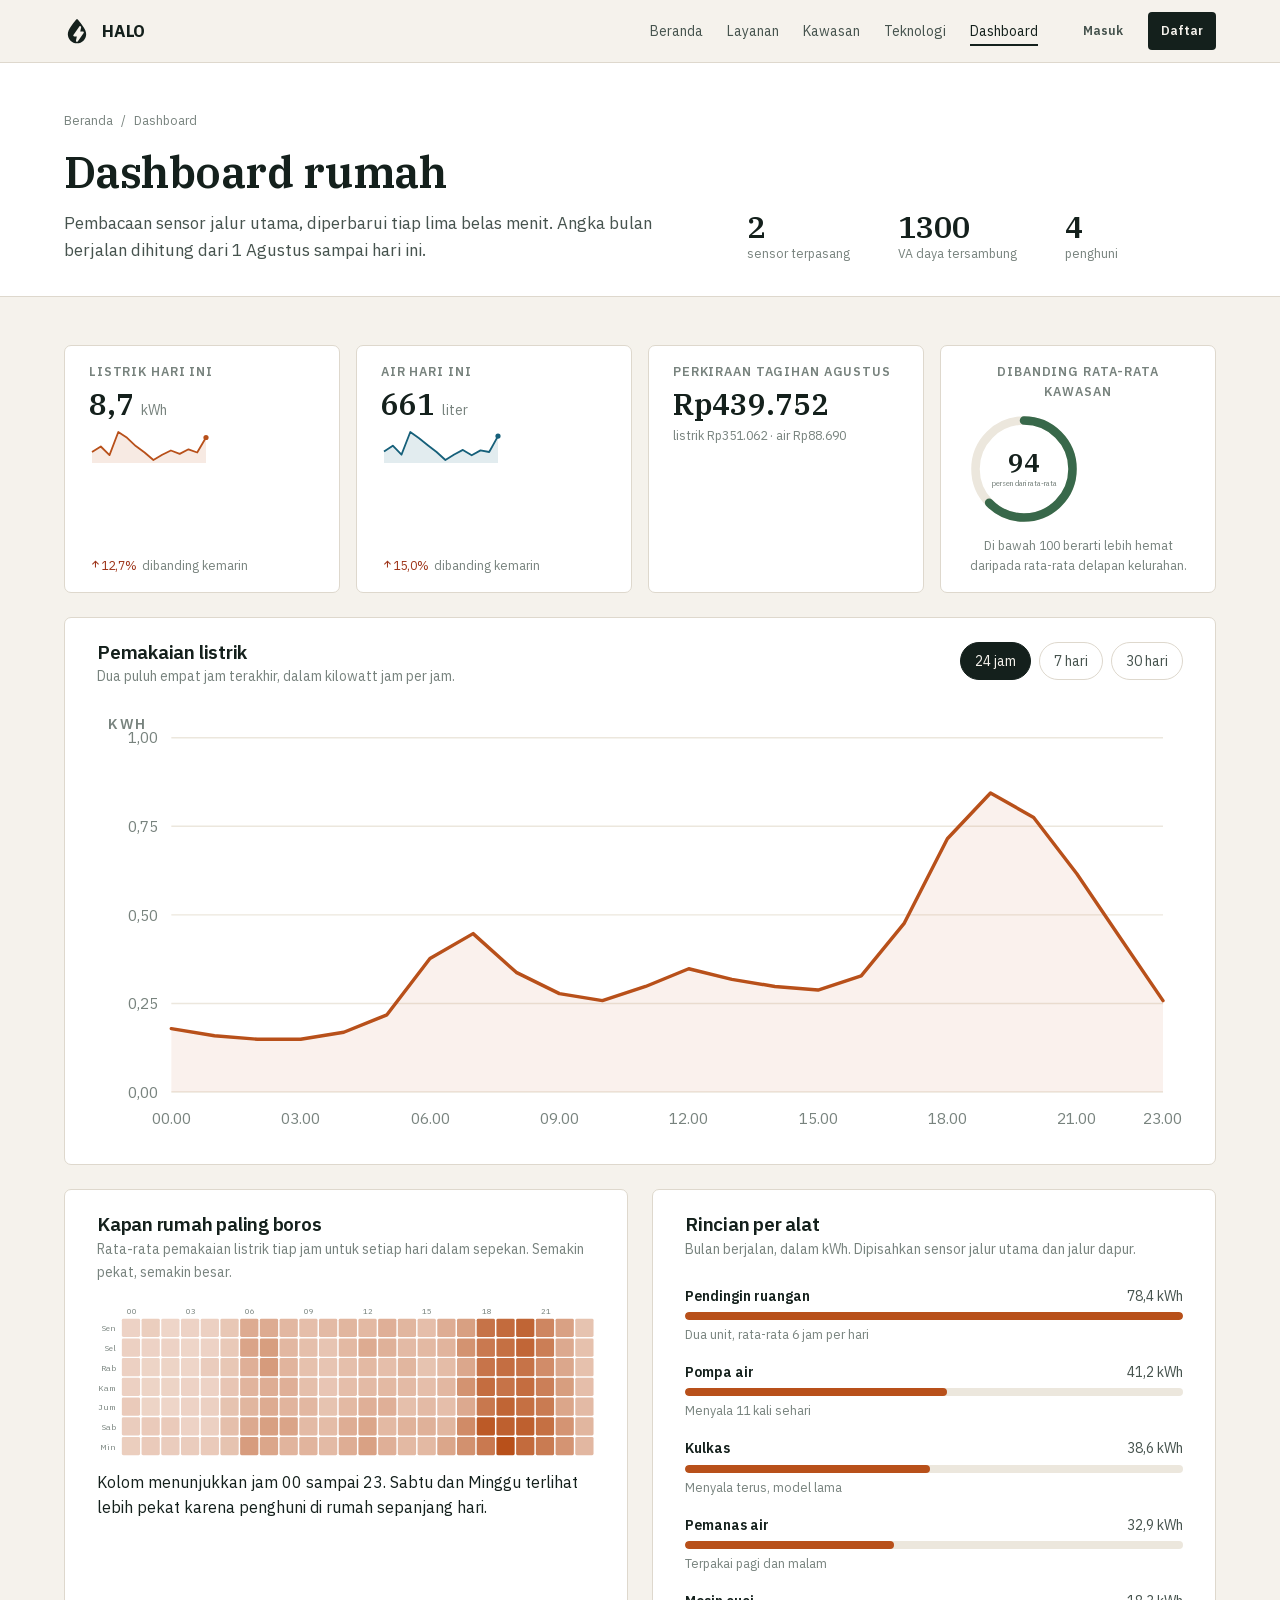
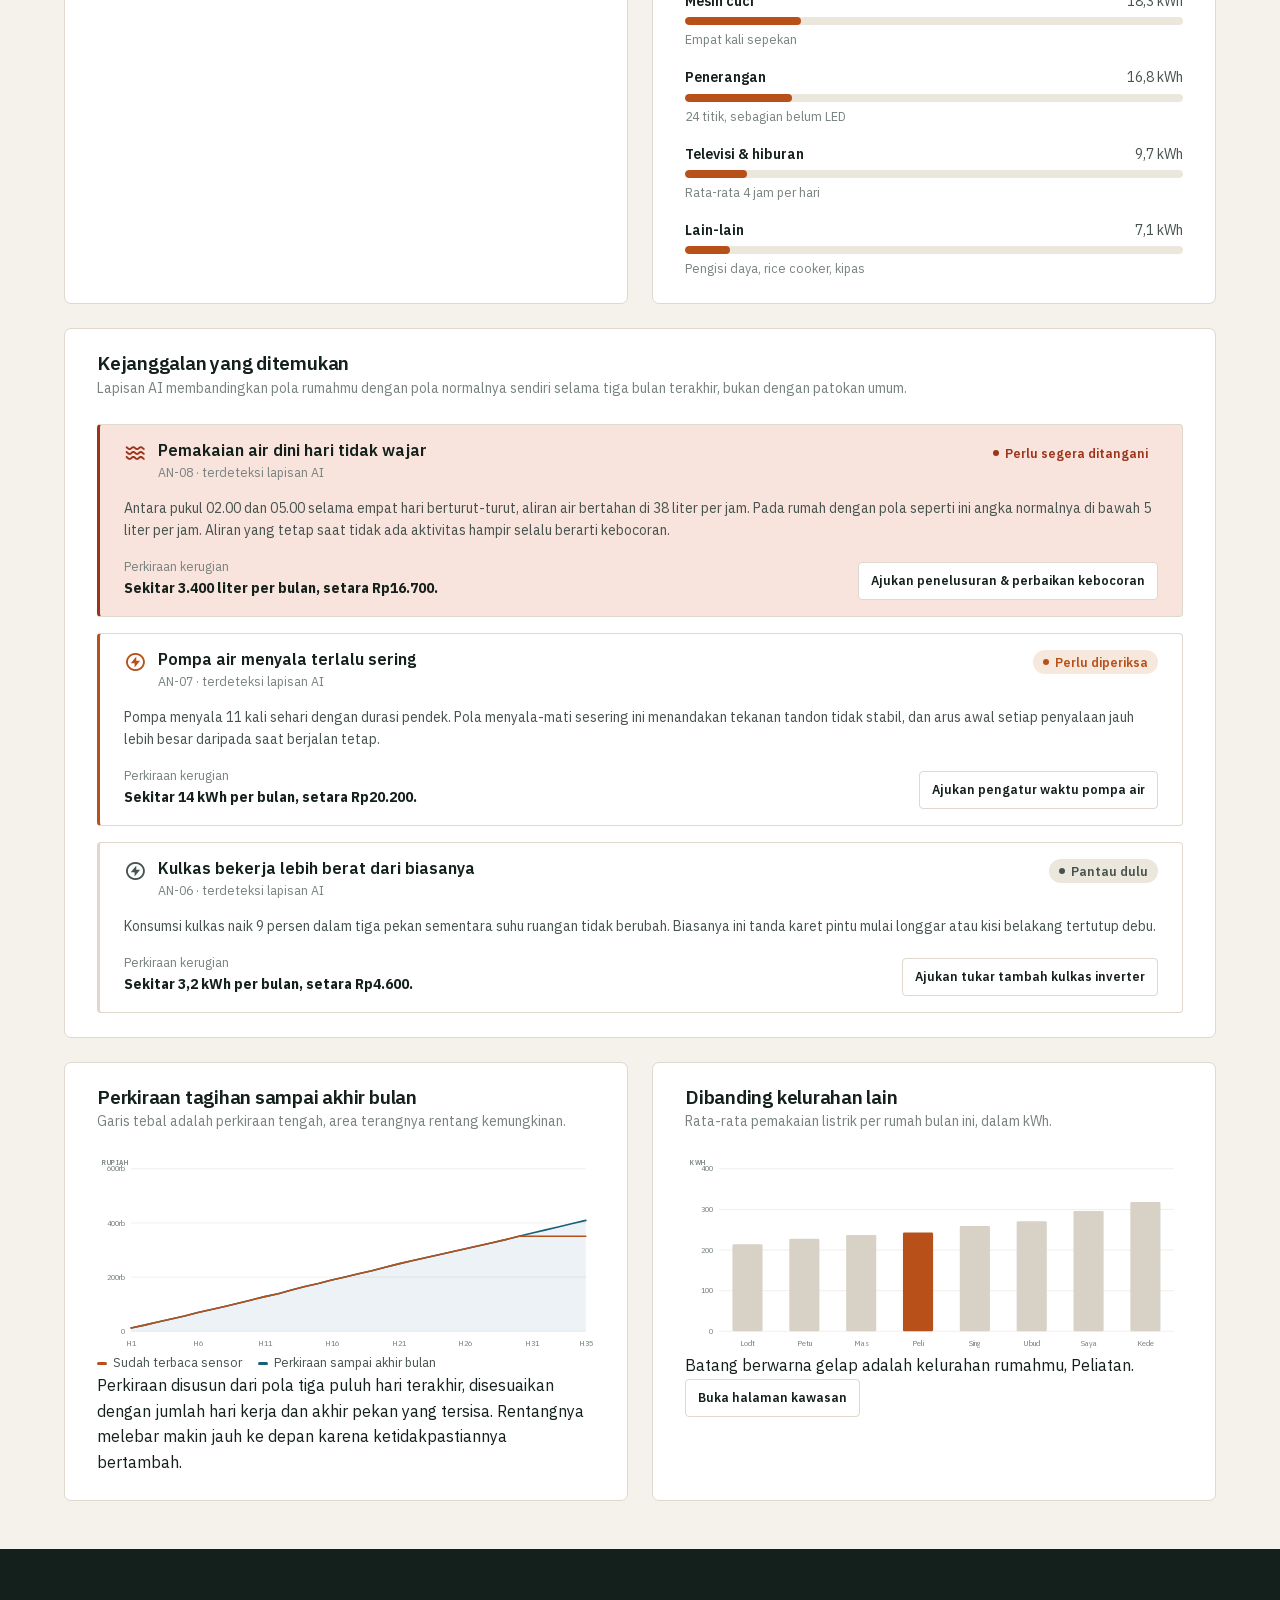
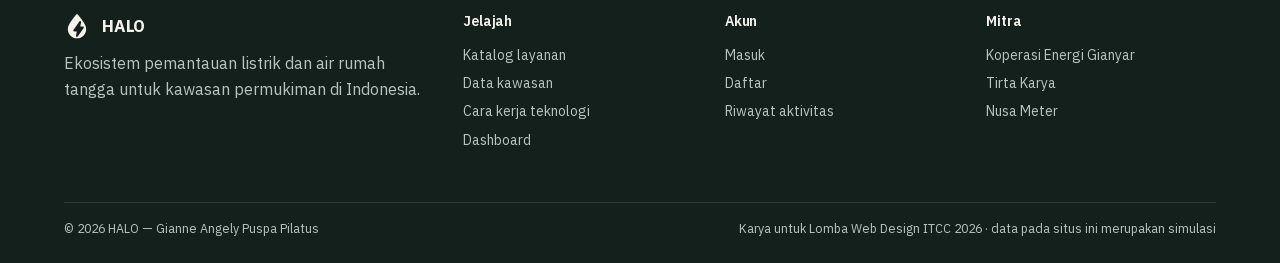
==== WD_MAHASISWA_Gianne Angely Puspa Pilatus_ITCC 2026/Gianne Angely Puspa Pilatus_Website/pages/dashboard.html @ 9132001e "HALO — situs lomba Web Design ITCC 2026 Delapan halaman: beranda, masuk/daftar, katalog layanan, det" ====
<!DOCTYPE html>
<html lang="id" class="tanpa-js">
<head>
<meta charset="UTF-8">
<meta name="viewport" content="width=device-width, initial-scale=1">
<title>Dashboard rumah — HALO</title>
<meta name="description" content="Pemantauan listrik dan air rumah per jam, deteksi kejanggalan, dan perkiraan tagihan akhir bulan.">
<link rel="icon" href="../assets/ill/favicon.svg" type="image/svg+xml">
<link rel="stylesheet" href="../lib/boxicons/css/boxicons.min.css">
<link rel="stylesheet" href="../css/style.css">
<link rel="stylesheet" href="../css/halaman.css">
<link rel="stylesheet" href="../css/dashboard.css">
</head>
<body data-dalam="pages">

<div id="muat" aria-hidden="true">
  <svg viewBox="0 0 32 32" fill="none">
    <path class="garis" stroke="#14201c" stroke-width="1.4" fill="none"
      d="M16 1.6c.5 0 .9.2 1.2.6 2.3 2.8 4.8 5.9 6.7 8.9 1.9 2.9 3.4 6 3.4 8.9 0 6.2-5.1 11.2-11.3 11.2S4.7 26.2 4.7 20c0-2.9 1.5-6 3.4-8.9 1.9-3 4.4-6.1 6.7-8.9.3-.4.7-.6 1.2-.6Z"/>
  </svg>
</div>

<a class="lewati" href="#isi">Lompat ke isi</a>

<header class="bilah">
  <div class="wrap bilah-isi">
    <a class="merek" href="../index.html">
      <svg viewBox="0 0 32 32" fill="none" aria-hidden="true"><path fill="currentColor" fill-rule="evenodd" clip-rule="evenodd" d="M16 1.6c.5 0 .9.2 1.2.6 2.3 2.8 4.8 5.9 6.7 8.9 1.9 2.9 3.4 6 3.4 8.9 0 6.2-5.1 11.2-11.3 11.2S4.7 26.2 4.7 20c0-2.9 1.5-6 3.4-8.9 1.9-3 4.4-6.1 6.7-8.9.3-.4.7-.6 1.2-.6Zm2.9 8.9-7.3 10.4c-.3.4-.3.9 0 1.3.2.4.6.6 1.1.6h3.1l-1.1 5.1c-.1.6.2 1.2.8 1.4.5.2 1.1 0 1.4-.5l7.3-10.4c.3-.4.3-.9 0-1.3-.2-.4-.6-.6-1.1-.6h-3.1l1.1-5.1c.1-.6-.2-1.2-.8-1.4-.5-.2-1.1 0-1.4.5Z"/></svg>
      HALO
    </a>
    <nav class="menu" id="menu" aria-label="Menu utama">
      <a href="../index.html">Beranda</a>
      <a href="layanan.html">Layanan</a>
      <a href="kawasan.html">Kawasan</a>
      <a href="teknologi.html">Teknologi</a>
      <a href="dashboard.html">Dashboard</a>
    </nav>
    <div class="bilah-aksi" id="bilahAksi"></div>
    <button class="bilah-tombol" id="bilahTombol" aria-label="Buka menu" aria-expanded="false" aria-controls="menu"><i class="bx bx-menu"></i></button>
  </div>
</header>

<main id="isi">
  <section class="kepala">
    <div class="wrap kepala-kisi">
      <div>
        <nav class="remah" aria-label="Jejak halaman"><a href="../index.html">Beranda</a> <span>/</span> <span>Dashboard</span></nav>
        <h1 id="judulDash">Dashboard rumah</h1>
        <p class="pengantar" id="subDash">
          Pembacaan sensor jalur utama, diperbarui tiap lima belas menit. Angka bulan berjalan
          dihitung dari 1 Agustus sampai hari ini.
        </p>
      </div>
      <ul class="kepala-angka">
        <li><strong class="tnum">2</strong><span>sensor terpasang</span></li>
        <li><strong class="tnum">1300</strong><span>VA daya tersambung</span></li>
        <li><strong class="tnum">4</strong><span>penghuni</span></li>
      </ul>
    </div>
  </section>

  <section class="bagian-rapat">
    <div class="wrap tumpuk">

      <!-- ---------- Empat angka ringkas ---------- -->
      <div class="panel-kisi">
        <div class="panel">
          <p class="panel-nama">Listrik hari ini</p>
          <p class="panel-angka tnum" id="nListrik">8,7 <small>kWh</small></p>
          <div class="panel-kilau" data-kilau="listrik"></div>
          <p class="panel-kaki"><span id="bandingListrik">—</span> dibanding kemarin</p>
        </div>
        <div class="panel">
          <p class="panel-nama">Air hari ini</p>
          <p class="panel-angka tnum" id="nAir">661 <small>liter</small></p>
          <div class="panel-kilau" data-kilau="air"></div>
          <p class="panel-kaki"><span id="bandingAir">—</span> dibanding kemarin</p>
        </div>
        <div class="panel">
          <p class="panel-nama">Perkiraan tagihan Agustus</p>
          <p class="panel-angka tnum" id="nTagihan">Rp439.700</p>
          <p class="panel-kaki" id="nTagihanKaki">listrik dan air digabung</p>
        </div>
        <div class="panel panel-cincin">
          <p class="panel-nama">Dibanding rata-rata kawasan</p>
          <div id="cincinBanding"></div>
          <p class="panel-kaki">Di bawah 100 berarti lebih hemat daripada rata-rata delapan kelurahan.</p>
        </div>
      </div>

      <!-- ---------- Grafik pemakaian ---------- -->
      <div class="kotak">
        <div class="kotak-kepala">
          <div>
            <h2>Pemakaian listrik</h2>
            <p id="ketRentang">Dua puluh empat jam terakhir, dalam kilowatt jam per jam.</p>
          </div>
          <div class="saring-grup" id="rentangGrafik" role="group" aria-label="Pilih rentang waktu">
            <button class="cip" data-rentang="24" aria-pressed="true">24 jam</button>
            <button class="cip" data-rentang="7" aria-pressed="false">7 hari</button>
            <button class="cip" data-rentang="30" aria-pressed="false">30 hari</button>
          </div>
        </div>
        <div class="gr-wadah"><div id="grafikPakai"></div></div>
      </div>

      <div class="dua-kolom">
        <!-- ---------- Peta panas ---------- -->
        <div class="kotak">
          <div class="kotak-kepala">
            <div>
              <h2>Kapan rumah paling boros</h2>
              <p>Rata-rata pemakaian listrik tiap jam untuk setiap hari dalam sepekan. Semakin pekat, semakin besar.</p>
            </div>
          </div>
          <div class="gr-wadah"><div id="petaPanas"></div></div>
          <p class="gr-keterangan">Kolom menunjukkan jam 00 sampai 23. Sabtu dan Minggu terlihat lebih pekat karena penghuni di rumah sepanjang hari.</p>
        </div>

        <!-- ---------- Rincian per alat ---------- -->
        <div class="kotak">
          <div class="kotak-kepala">
            <div>
              <h2>Rincian per alat</h2>
              <p>Bulan berjalan, dalam kWh. Dipisahkan sensor jalur utama dan jalur dapur.</p>
            </div>
          </div>
          <div id="rincianAlat"></div>
        </div>
      </div>

      <!-- ---------- Kejanggalan ---------- -->
      <div class="kotak">
        <div class="kotak-kepala">
          <div>
            <h2>Kejanggalan yang ditemukan</h2>
            <p>Lapisan AI membandingkan pola rumahmu dengan pola normalnya sendiri selama tiga bulan terakhir, bukan dengan patokan umum.</p>
          </div>
        </div>
        <div class="an-daftar">
          <article class="an an-tinggi">
            <div class="an-atas">
              <span class="an-ikon"><i class="bx bx-water"></i></span>
              <div><h3>Pemakaian air dini hari tidak wajar</h3><span class="an-kode">AN-08 · terdeteksi lapisan AI</span></div>
              <span class="pil pil-waspada">Perlu segera ditangani</span>
            </div>
            <p class="an-alasan">Antara pukul 02.00 dan 05.00 selama empat hari berturut-turut, aliran air bertahan di 38 liter per jam. Pada rumah dengan pola seperti ini angka normalnya di bawah 5 liter per jam. Aliran yang tetap saat tidak ada aktivitas hampir selalu berarti kebocoran.</p>
            <div class="an-bawah">
              <p class="an-dampak"><span>Perkiraan kerugian</span><strong>Sekitar 3.400 liter per bulan, setara Rp16.700.</strong></p>
              <a class="btn btn-garis btn-kecil" href="detail-layanan.html?id=kebocoran">Ajukan penelusuran & perbaikan kebocoran</a>
            </div>
          </article>
          <article class="an an-sedang">
            <div class="an-atas">
              <span class="an-ikon"><i class="bx bx-bolt-circle"></i></span>
              <div><h3>Pompa air menyala terlalu sering</h3><span class="an-kode">AN-07 · terdeteksi lapisan AI</span></div>
              <span class="pil pil-listrik">Perlu diperiksa</span>
            </div>
            <p class="an-alasan">Pompa menyala 11 kali sehari dengan durasi pendek. Pola menyala-mati sesering ini menandakan tekanan tandon tidak stabil, dan arus awal setiap penyalaan jauh lebih besar daripada saat berjalan tetap.</p>
            <div class="an-bawah">
              <p class="an-dampak"><span>Perkiraan kerugian</span><strong>Sekitar 14 kWh per bulan, setara Rp20.200.</strong></p>
              <a class="btn btn-garis btn-kecil" href="detail-layanan.html?id=timer-pompa">Ajukan pengatur waktu pompa air</a>
            </div>
          </article>
          <article class="an an-rendah">
            <div class="an-atas">
              <span class="an-ikon"><i class="bx bx-bolt-circle"></i></span>
              <div><h3>Kulkas bekerja lebih berat dari biasanya</h3><span class="an-kode">AN-06 · terdeteksi lapisan AI</span></div>
              <span class="pil pil-netral">Pantau dulu</span>
            </div>
            <p class="an-alasan">Konsumsi kulkas naik 9 persen dalam tiga pekan sementara suhu ruangan tidak berubah. Biasanya ini tanda karet pintu mulai longgar atau kisi belakang tertutup debu.</p>
            <div class="an-bawah">
              <p class="an-dampak"><span>Perkiraan kerugian</span><strong>Sekitar 3,2 kWh per bulan, setara Rp4.600.</strong></p>
              <a class="btn btn-garis btn-kecil" href="detail-layanan.html?id=kulkas-inverter">Ajukan tukar tambah kulkas inverter</a>
            </div>
          </article>
        </div>
      </div>

      <div class="dua-kolom">
        <!-- ---------- Prediksi tagihan ---------- -->
        <div class="kotak">
          <div class="kotak-kepala">
            <div>
              <h2>Perkiraan tagihan sampai akhir bulan</h2>
              <p>Garis tebal adalah perkiraan tengah, area terangnya rentang kemungkinan.</p>
            </div>
          </div>
          <div class="gr-wadah"><div id="grafikPrediksi"></div></div>
          <div class="gr-legenda">
            <span><i style="background:var(--listrik)"></i>Sudah terbaca sensor</span>
            <span><i style="background:var(--air)"></i>Perkiraan sampai akhir bulan</span>
          </div>
          <p class="gr-keterangan">
            Perkiraan disusun dari pola tiga puluh hari terakhir, disesuaikan dengan jumlah hari kerja
            dan akhir pekan yang tersisa. Rentangnya melebar makin jauh ke depan karena ketidakpastiannya bertambah.
          </p>
        </div>

        <!-- ---------- Banding kawasan ---------- -->
        <div class="kotak">
          <div class="kotak-kepala">
            <div>
              <h2>Dibanding kelurahan lain</h2>
              <p>Rata-rata pemakaian listrik per rumah bulan ini, dalam kWh.</p>
            </div>
          </div>
          <div class="gr-wadah"><div id="grafikKawasan"></div></div>
          <p class="gr-keterangan">Batang berwarna gelap adalah kelurahan rumahmu, Peliatan.</p>
          <a class="btn btn-garis btn-kecil" href="kawasan.html">Buka halaman kawasan</a>
        </div>
      </div>

    </div>
  </section>

</main>

<footer class="kaki">
  <div class="wrap">
    <div class="kaki-kisi">
      <div>
        <div class="merek">
          <svg viewBox="0 0 32 32" fill="none" aria-hidden="true"><path fill="currentColor" fill-rule="evenodd" clip-rule="evenodd" d="M16 1.6c.5 0 .9.2 1.2.6 2.3 2.8 4.8 5.9 6.7 8.9 1.9 2.9 3.4 6 3.4 8.9 0 6.2-5.1 11.2-11.3 11.2S4.7 26.2 4.7 20c0-2.9 1.5-6 3.4-8.9 1.9-3 4.4-6.1 6.7-8.9.3-.4.7-.6 1.2-.6Zm2.9 8.9-7.3 10.4c-.3.4-.3.9 0 1.3.2.4.6.6 1.1.6h3.1l-1.1 5.1c-.1.6.2 1.2.8 1.4.5.2 1.1 0 1.4-.5l7.3-10.4c.3-.4.3-.9 0-1.3-.2-.4-.6-.6-1.1-.6h-3.1l1.1-5.1c.1-.6-.2-1.2-.8-1.4-.5-.2-1.1 0-1.4.5Z"/></svg>
          HALO
        </div>
        <p>Ekosistem pemantauan listrik dan air rumah tangga untuk kawasan permukiman di Indonesia.</p>
      </div>
      <div>
        <h4>Jelajah</h4>
        <a href="layanan.html">Katalog layanan</a>
        <a href="kawasan.html">Data kawasan</a>
        <a href="teknologi.html">Cara kerja teknologi</a>
        <a href="dashboard.html">Dashboard</a>
      </div>
      <div>
        <h4>Akun</h4>
        <a href="masuk.html">Masuk</a>
        <a href="masuk.html?tab=daftar">Daftar</a>
        <a href="riwayat.html">Riwayat aktivitas</a>
      </div>
      <div>
        <h4>Mitra</h4>
        <a href="layanan.html">Koperasi Energi Gianyar</a>
        <a href="layanan.html">Tirta Karya</a>
        <a href="layanan.html">Nusa Meter</a>
      </div>
    </div>
    <div class="kaki-bawah">
      <span>&copy; <span data-tahun>2026</span> HALO — Gianne Angely Puspa Pilatus</span>
      <span>Karya untuk Lomba Web Design ITCC 2026 · data pada situs ini merupakan simulasi</span>
    </div>
  </div>
</footer>

<script src="../js/data.js"></script>
<script src="../js/app.js"></script>
<script src="../js/grafik.js"></script>
<script src="../js/dashboard.js"></script>
</body>
</html>
---- WD_MAHASISWA_Gianne Angely Puspa Pilatus_ITCC 2026/Gianne Angely Puspa Pilatus_Website/css/style.css ----
/* ============================================================
   HALO — Sistem desain inti
   Dipakai di semua halaman. Berkas CSS lain hanya menambah
   gaya khusus halamannya masing-masing.
   ============================================================ */

/* ---------- Huruf (disimpan lokal, tanpa CDN) ---------- */
@font-face {
  font-family: 'Plex Sans';
  src: url('../assets/fonts/IBMPlexSans-var.woff2') format('woff2');
  font-weight: 100 700;
  font-display: swap;
}
@font-face {
  font-family: 'Plex Serif';
  src: url('../assets/fonts/IBMPlexSerif-600.woff2') format('woff2');
  font-weight: 600;
  font-display: swap;
}

/* ---------- Nilai dasar ---------- */
:root {
  /* Warna. Semuanya datar — tidak ada gradasi di mana pun. */
  --ink:       #14201c;
  --ink-2:     #46534e;
  --ink-3:     #78837e;
  --paper:     #f5f2ec;
  --surface:   #ffffff;
  --line:      #ded8cd;
  --line-2:    #ece7dd;

  --listrik:   #b8501a;   /* oranye bakar — untuk listrik */
  --listrik-lo:#f7e8dd;
  --air:       #16607a;   /* biru laut dalam — untuk air */
  --air-lo:    #dcebef;
  --hemat:     #38684a;   /* hijau lumut — untuk penghematan */
  --hemat-lo:  #e2ebe3;
  --waspada:   #9d3419;   /* merah bata — untuk peringatan */
  --waspada-lo:#f8e3dd;

  /* Ukuran huruf, ikut lebar layar */
  --fs-display: clamp(2.35rem, 1.4rem + 3.4vw, 3.9rem);
  --fs-h1:      clamp(1.85rem, 1.3rem + 2.1vw, 2.75rem);
  --fs-h2:      clamp(1.4rem, 1.15rem + 1.1vw, 1.95rem);
  --fs-h3:      1.18rem;
  --fs-body:    1rem;
  --fs-sm:      0.875rem;
  --fs-xs:      0.78rem;

  /* Jarak, kelipatan 4 */
  --s1: 4px;  --s2: 8px;  --s3: 12px; --s4: 16px;
  --s5: 24px; --s6: 32px; --s7: 48px; --s8: 64px;
  --s9: 96px; --s10: 128px;

  /* Sudut sengaja kecil dan tidak seragam */
  --r-xs: 2px;
  --r-sm: 4px;
  --r-md: 7px;
  --r-lg: 12px;

  --wrap: 1200px;
  --wrap-narrow: 820px;

  --shadow-1: 0 1px 2px rgba(20,32,28,.06);
  --shadow-2: 0 2px 10px rgba(20,32,28,.07);
  --shadow-3: 0 8px 28px rgba(20,32,28,.10);

  --ease: cubic-bezier(.22,.61,.36,1);
}

/* ---------- Penyetelan ulang ---------- */
*, *::before, *::after { box-sizing: border-box; }
* { margin: 0; }
html { -webkit-text-size-adjust: 100%; scroll-behavior: smooth; }
body {
  font-family: 'Plex Sans', -apple-system, BlinkMacSystemFont, 'Segoe UI', Roboto, sans-serif;
  font-size: var(--fs-body);
  line-height: 1.6;
  color: var(--ink);
  background: var(--paper);
  -webkit-font-smoothing: antialiased;
}
img, svg, video { display: block; max-width: 100%; }
img { height: auto; }
button, input, select, textarea { font: inherit; color: inherit; }
button { cursor: pointer; background: none; border: none; }
a { color: inherit; text-decoration: none; }
ul, ol { list-style: none; padding: 0; }
table { border-collapse: collapse; width: 100%; }

h1, h2, h3, h4 { font-family: 'Plex Serif', Georgia, serif; font-weight: 600; line-height: 1.15; letter-spacing: -.012em; }
h1 { font-size: var(--fs-h1); }
h2 { font-size: var(--fs-h2); }
h3 { font-size: var(--fs-h3); font-family: 'Plex Sans', sans-serif; font-weight: 600; letter-spacing: 0; }

/* Angka sejajar rata — penting untuk tabel dan grafik */
.tnum, table td, table th, .angka { font-variant-numeric: tabular-nums; }

:focus-visible { outline: 2px solid var(--air); outline-offset: 2px; border-radius: var(--r-xs); }

.lewati {
  position: absolute; left: -9999px; top: 0; z-index: 200;
  background: var(--ink); color: var(--paper); padding: var(--s3) var(--s4);
}
.lewati:focus { left: var(--s4); top: var(--s4); }

/* ---------- Tata letak ---------- */
.wrap { width: 100%; max-width: var(--wrap); margin-inline: auto; padding-inline: var(--s5); }
.wrap-sempit { max-width: var(--wrap-narrow); }
.bagian { padding-block: var(--s9); }
.bagian-rapat { padding-block: var(--s7); }
.putih { background: var(--surface); }
.gelap { background: var(--ink); color: var(--paper); }
.gelap h1, .gelap h2, .gelap h3 { color: var(--paper); }

.judul-kecil {
  font-size: var(--fs-xs); font-weight: 600; letter-spacing: .12em;
  text-transform: uppercase; color: var(--ink-3);
  display: flex; align-items: center; gap: var(--s3); margin-bottom: var(--s4);
}
.judul-kecil::after { content: ''; height: 1px; flex: 1; background: var(--line); }
.gelap .judul-kecil { color: #9aa8a2; }
.gelap .judul-kecil::after { background: #2c3b36; }

.pengantar { font-size: 1.06rem; color: var(--ink-2); max-width: 62ch; }

/* ---------- Tombol ---------- */
.btn {
  display: inline-flex; align-items: center; justify-content: center; gap: var(--s2);
  padding: var(--s3) var(--s5); border-radius: var(--r-sm);
  font-weight: 600; font-size: var(--fs-sm);
  border: 1px solid transparent; white-space: nowrap;
  transition: transform .14s var(--ease), background-color .14s var(--ease), border-color .14s var(--ease), color .14s var(--ease);
}
.btn:hover { transform: translateY(-1px); }
.btn:active { transform: translateY(0); }
.btn-utama { background: var(--ink); color: var(--paper); }
.btn-utama:hover { background: #22322d; }
.btn-garis { border-color: var(--line); background: var(--surface); color: var(--ink); }
.btn-garis:hover { border-color: var(--ink); }
.btn-air { background: var(--air); color: #fff; }
.btn-air:hover { background: #124f66; }
.btn-polos { padding-inline: var(--s2); color: var(--ink-2); }
.btn-polos:hover { color: var(--ink); }
.btn-kecil { padding: var(--s2) var(--s3); font-size: var(--fs-xs); }
.btn[disabled] { opacity: .45; pointer-events: none; }

/* ---------- Label status ---------- */
.pil {
  display: inline-flex; align-items: center; gap: 6px;
  padding: 3px 10px; border-radius: 999px;
  font-size: var(--fs-xs); font-weight: 600; line-height: 1.5;
}
.pil-listrik { background: var(--listrik-lo); color: var(--listrik); }
.pil-air     { background: var(--air-lo);     color: var(--air); }
.pil-hemat   { background: var(--hemat-lo);   color: var(--hemat); }
.pil-waspada { background: var(--waspada-lo); color: var(--waspada); }
.pil-netral  { background: var(--line-2);     color: var(--ink-2); }
.pil::before { content: ''; width: 6px; height: 6px; border-radius: 50%; background: currentColor; }

/* ---------- Kartu ---------- */
.kartu {
  background: var(--surface); border: 1px solid var(--line);
  border-radius: var(--r-md); padding: var(--s5);
}
.kartu-klik { transition: transform .16s var(--ease), box-shadow .16s var(--ease), border-color .16s var(--ease); }
.kartu-klik:hover { transform: translateY(-3px); box-shadow: var(--shadow-3); border-color: #cfc7b9; }

/* ---------- Bilah navigasi ---------- */
.bilah {
  position: sticky; top: 0; z-index: 60;
  background: rgba(245,242,236,.92);
  border-bottom: 1px solid var(--line);
}
@supports (backdrop-filter: blur(6px)) { .bilah { backdrop-filter: saturate(1.4) blur(6px); } }
.bilah-isi { display: flex; align-items: center; gap: var(--s6); height: 62px; }
.merek { display: flex; align-items: center; gap: var(--s3); font-weight: 700; font-size: 1.05rem; letter-spacing: -.01em; }
.merek svg { width: 26px; height: 26px; }
.menu { display: flex; gap: var(--s5); margin-left: auto; }
.menu a { font-size: var(--fs-sm); color: var(--ink-2); position: relative; padding-block: 4px; }
.menu a::after {
  content: ''; position: absolute; left: 0; right: 0; bottom: 0; height: 2px;
  background: var(--ink); transform: scaleX(0); transform-origin: left;
  transition: transform .2s var(--ease);
}
.menu a:hover, .menu a[aria-current="page"] { color: var(--ink); }
.menu a:hover::after, .menu a[aria-current="page"]::after { transform: scaleX(1); }
.bilah-aksi { display: flex; align-items: center; gap: var(--s3); }
.bilah-tombol { display: none; font-size: 1.5rem; line-height: 1; color: var(--ink); }
.akun { display: flex; align-items: center; gap: var(--s2); font-size: var(--fs-sm); }
.akun-inisial {
  width: 30px; height: 30px; border-radius: 50%; background: var(--ink); color: var(--paper);
  display: grid; place-items: center; font-size: var(--fs-xs); font-weight: 700;
}

/* ---------- Kaki halaman ---------- */
.kaki { background: var(--ink); color: #b9c4bf; padding-block: var(--s8) var(--s5); }
.kaki-kisi { display: grid; grid-template-columns: 1.6fr 1fr 1fr 1fr; gap: var(--s6); }
.kaki h4 { color: var(--paper); font-size: var(--fs-sm); font-family: 'Plex Sans', sans-serif; margin-bottom: var(--s3); }
.kaki a { display: block; font-size: var(--fs-sm); padding-block: 3px; color: #b9c4bf; transition: color .15s var(--ease); }
.kaki a:hover { color: #fff; }
.kaki .merek { color: var(--paper); margin-bottom: var(--s3); }
.kaki-bawah {
  margin-top: var(--s7); padding-top: var(--s4); border-top: 1px solid #2a3934;
  font-size: var(--fs-xs); display: flex; justify-content: space-between; gap: var(--s4); flex-wrap: wrap;
}

/* ---------- Formulir ---------- */
.kolom { margin-bottom: var(--s4); }
.kolom > label { display: block; font-size: var(--fs-sm); font-weight: 600; margin-bottom: 6px; }
.kolom .bantu { font-weight: 400; color: var(--ink-3); }
.masukan {
  width: 100%; padding: 11px var(--s3);
  border: 1px solid var(--line); border-radius: var(--r-sm);
  background: var(--surface); transition: border-color .15s var(--ease), box-shadow .15s var(--ease);
}
.masukan::placeholder { color: #a8b0ac; }
.masukan:focus { outline: none; border-color: var(--air); box-shadow: 0 0 0 3px var(--air-lo); }
.kolom.salah .masukan { border-color: var(--waspada); }
.pesan-salah { display: none; font-size: var(--fs-xs); color: var(--waspada); margin-top: 5px; }
.kolom.salah .pesan-salah { display: block; }
.kolom.benar .masukan { border-color: var(--hemat); }

/* ---------- Keadaan kosong ---------- */
.kosong { text-align: center; padding: var(--s8) var(--s5); color: var(--ink-2); }
.kosong svg { width: 116px; height: auto; margin: 0 auto var(--s4); }
.kosong h3 { margin-bottom: var(--s2); color: var(--ink); }

/* ---------- Pemberitahuan singkat ---------- */
.toast-rak { position: fixed; left: 50%; bottom: var(--s5); transform: translateX(-50%); z-index: 200; display: grid; gap: var(--s2); }
.toast {
  background: var(--ink); color: var(--paper); padding: var(--s3) var(--s5);
  border-radius: var(--r-sm); font-size: var(--fs-sm); box-shadow: var(--shadow-3);
  display: flex; align-items: center; gap: var(--s2);
}

/* ---------- Layar muat ---------- */
#muat {
  position: fixed; inset: 0; z-index: 300; background: var(--paper);
  display: grid; place-items: center;
  transition: opacity .45s var(--ease), visibility .45s var(--ease);
}
#muat.pergi { opacity: 0; visibility: hidden; }
#muat svg { width: 62px; height: 62px; }
#muat .garis { stroke-dasharray: 240; stroke-dashoffset: 240; animation: gambar 1s var(--ease) forwards; }
@keyframes gambar { to { stroke-dashoffset: 0; } }

/* ---------- Muncul saat digulir ---------- */
[data-muncul] { opacity: 0; }
.tanpa-js [data-muncul], .diam [data-muncul] { opacity: 1 !important; transform: none !important; clip-path: none !important; }

/* ---------- Responsif ---------- */
@media (max-width: 900px) {
  .kaki-kisi { grid-template-columns: 1fr 1fr; gap: var(--s5); }
}
@media (max-width: 760px) {
  .bilah-tombol { display: block; }
  .menu {
    position: fixed; inset: 62px 0 auto 0; background: var(--surface);
    border-bottom: 1px solid var(--line); flex-direction: column; gap: 0;
    padding: var(--s3) var(--s5) var(--s5); display: none; box-shadow: var(--shadow-2);
  }
  .menu.buka { display: flex; }
  .menu a { padding-block: var(--s3); border-bottom: 1px solid var(--line-2); }
  .menu a::after { display: none; }
  .bilah-aksi { margin-left: auto; }
  .bagian { padding-block: var(--s7); }
  .wrap { padding-inline: var(--s4); }
}
@media (max-width: 520px) {
  .kaki-kisi { grid-template-columns: 1fr; }
  .btn { padding: var(--s3) var(--s4); }
}

/* ---------- Hormati pengguna yang mematikan animasi ---------- */
@media (prefers-reduced-motion: reduce) {
  html { scroll-behavior: auto; }
  *, *::before, *::after {
    animation-duration: .01ms !important; animation-iteration-count: 1 !important;
    transition-duration: .01ms !important;
  }
  [data-muncul] { opacity: 1 !important; transform: none !important; }
}

/* ---------- Cetak ---------- */
@media print {
  .bilah, .kaki, .toast-rak, #muat, .btn { display: none !important; }
  body { background: #fff; }
  .kartu { break-inside: avoid; border-color: #ccc; }
}

/* ============================================================
   Gerakan muncul saat digulir
   Setiap ragam dipakai untuk jenis bagian yang berbeda supaya
   halaman tidak terasa memakai satu efek yang sama terus-menerus.
   ============================================================ */
[data-muncul="naik"]   { transform: translateY(20px); }
[data-muncul="kiri"]   { transform: translateX(-26px); }
[data-muncul="kanan"]  { transform: translateX(26px); }
[data-muncul="topeng"] { clip-path: inset(0 100% 0 0); opacity: 1; }
[data-muncul="lebar"]  { transform: scaleX(0); transform-origin: left; opacity: 1; }
[data-muncul].tampil {
  opacity: 1; transform: none; clip-path: inset(0 0 0 0);
  transition: opacity .62s var(--ease), transform .62s var(--ease), clip-path .72s var(--ease);
}
[data-urut] > * { opacity: 0; transform: translateY(16px); }
[data-urut].tampil > * {
  opacity: 1; transform: none;
  transition: opacity .5s var(--ease), transform .5s var(--ease);
}

/* ============================================================
   Grafik — semuanya SVG buatan sendiri (lihat js/grafik.js)
   ============================================================ */
.gr { width: 100%; height: auto; display: block; overflow: visible; }
.gr-wadah { position: relative; }
.gr-bantu { stroke: var(--line-2); stroke-width: 1; }
.gr-sumbu {
  font-size: 11px; fill: var(--ink-3);
  font-family: 'Plex Sans', sans-serif; font-variant-numeric: tabular-nums;
}
.gr-satuan {
  font-size: 10px; fill: var(--ink-3); font-weight: 600;
  letter-spacing: .08em; text-transform: uppercase; font-family: 'Plex Sans', sans-serif;
}
.gr-batang, .gr-sel { transition: fill-opacity .15s var(--ease), opacity .15s var(--ease); }
.gr-batang:hover, .gr-sel:hover { opacity: .78; }
.gr-penanda { transition: opacity .12s var(--ease); pointer-events: none; }

.gr-tip {
  position: absolute; z-index: 5; pointer-events: none;
  transform: translate(-50%, -118%); opacity: 0;
  background: var(--ink); color: var(--paper);
  padding: 7px 11px; border-radius: var(--r-sm);
  font-size: var(--fs-xs); line-height: 1.5; white-space: nowrap;
  box-shadow: var(--shadow-2); transition: opacity .13s var(--ease);
}
.gr-tip.nyala { opacity: 1; }
.gr-tip strong { display: block; font-weight: 600; margin-bottom: 2px; }
.gr-tip-baris { display: flex; align-items: center; gap: 6px; font-variant-numeric: tabular-nums; }
.gr-tip-baris i { width: 8px; height: 8px; border-radius: 2px; flex: none; }

.gr-cincin { max-width: 180px; margin-inline: auto; }
.gr-cincin-angka {
  font-family: 'Plex Serif', Georgia, serif; font-size: 40px; font-weight: 600;
  fill: var(--ink); font-variant-numeric: tabular-nums;
}
.gr-cincin-label { font-size: 11px; fill: var(--ink-3); font-family: 'Plex Sans', sans-serif; }

.gr-kilau { width: 120px; height: 34px; }

.gr-datar { display: grid; gap: var(--s4); }
.gr-datar-atas { display: flex; justify-content: space-between; align-items: baseline; gap: var(--s3); }
.gr-datar-nama { font-size: var(--fs-sm); font-weight: 600; }
.gr-datar-nilai { font-size: var(--fs-sm); color: var(--ink-2); }
.gr-datar-alur { height: 8px; background: var(--line-2); border-radius: 999px; overflow: hidden; margin-top: 5px; }
.gr-datar-isi {
  display: block; height: 100%; width: 0; border-radius: 999px;
  transition: width .8s cubic-bezier(.22,.61,.36,1);
}
.gr-datar-catatan { font-size: var(--fs-xs); color: var(--ink-3); margin-top: 5px; }

/* Legenda dipakai bersama oleh beberapa grafik */
.gr-legenda { display: flex; flex-wrap: wrap; gap: var(--s4); font-size: var(--fs-xs); color: var(--ink-2); }
.gr-legenda span { display: inline-flex; align-items: center; gap: 6px; }
.gr-legenda i { width: 10px; height: 3px; border-radius: 2px; }

@media (max-width: 620px) {
  .gr-sumbu { font-size: 13px; }
  .gr-satuan { font-size: 12px; }
}
---- WD_MAHASISWA_Gianne Angely Puspa Pilatus_ITCC 2026/Gianne Angely Puspa Pilatus_Website/css/halaman.css ----
/* ============================================================
   HALO — komponen yang dipakai bersama oleh halaman dalam
   ============================================================ */

/* ---------- Kepala halaman ---------- */
.kepala {
  background: var(--surface); border-bottom: 1px solid var(--line);
  padding-block: var(--s7) var(--s6);
}
.kepala-kisi { display: grid; grid-template-columns: minmax(0, 1.15fr) minmax(0, .85fr); gap: var(--s7); align-items: end; }
.kepala h1 { margin-bottom: var(--s3); }
.remah { display: flex; gap: var(--s2); font-size: var(--fs-xs); color: var(--ink-3); margin-bottom: var(--s4); }
.remah a:hover { color: var(--ink); text-decoration: underline; }

/* ---------- Bilah penyaring ---------- */
.saring { display: flex; flex-wrap: wrap; gap: var(--s3); align-items: center; }
.cari { position: relative; flex: 1 1 240px; min-width: 200px; }
.cari i { position: absolute; left: 11px; top: 50%; transform: translateY(-50%); color: var(--ink-3); font-size: 1.1rem; }
.cari .masukan { padding-left: 36px; }
.cip {
  padding: 7px 14px; border: 1px solid var(--line); border-radius: 999px;
  background: var(--surface); font-size: var(--fs-sm); color: var(--ink-2);
  transition: transform .14s var(--ease), background-color .14s var(--ease), color .14s var(--ease), border-color .14s var(--ease);
}
.cip:hover { border-color: var(--ink-3); transform: translateY(-1px); }
.cip[aria-pressed="true"] { background: var(--ink); color: var(--paper); border-color: var(--ink); }
.saring-grup { display: flex; gap: var(--s2); flex-wrap: wrap; }
.saring-hasil { font-size: var(--fs-sm); color: var(--ink-3); }
.saring-hasil strong { color: var(--ink); }

/* ---------- Tabel ---------- */
.tabel-bungkus { overflow-x: auto; border: 1px solid var(--line); border-radius: var(--r-md); background: var(--surface); }
.tabel { min-width: 620px; }
.tabel th, .tabel td { padding: var(--s3) var(--s4); text-align: left; border-bottom: 1px solid var(--line-2); font-size: var(--fs-sm); }
.tabel thead th {
  font-size: var(--fs-xs); text-transform: uppercase; letter-spacing: .07em;
  color: var(--ink-3); font-weight: 600; background: var(--paper); white-space: nowrap;
}
.tabel tbody tr { transition: background-color .13s var(--ease); }
.tabel tbody tr:hover { background: var(--paper); }
.tabel tbody tr:last-child td { border-bottom: none; }
.tabel .kanan { text-align: right; }
.tabel-urut { display: inline-flex; align-items: center; gap: 4px; }
.tabel-urut i { opacity: .35; font-size: .95rem; }
.tabel-urut[aria-sort] i { opacity: 1; }

/* ---------- Garis waktu ---------- */
.lini { position: relative; padding-left: var(--s6); }
.lini::before { content: ''; position: absolute; left: 6px; top: 6px; bottom: 6px; width: 2px; background: var(--line); }
.lini li { position: relative; padding-bottom: var(--s5); }
.lini li:last-child { padding-bottom: 0; }
.lini li::before {
  content: ''; position: absolute; left: calc(var(--s6) * -1 + 1px); top: 5px;
  width: 12px; height: 12px; border-radius: 50%;
  background: var(--surface); border: 2px solid var(--line);
}
.lini li.selesai::before { background: var(--hemat); border-color: var(--hemat); }
.lini li.kini::before { background: var(--listrik); border-color: var(--listrik); }
.lini-atas { display: flex; gap: var(--s3); align-items: baseline; flex-wrap: wrap; }
.lini-judul { font-weight: 600; font-size: var(--fs-sm); }
.lini-tanggal { font-size: var(--fs-xs); color: var(--ink-3); }
.lini p { font-size: var(--fs-sm); color: var(--ink-2); margin-top: 3px; }

/* ---------- Tab ---------- */
.tab-rak { display: flex; gap: var(--s5); border-bottom: 1px solid var(--line); overflow-x: auto; }
.tab-rak button {
  padding: var(--s3) 0; font-size: var(--fs-sm); font-weight: 600; color: var(--ink-3);
  border-bottom: 2px solid transparent; white-space: nowrap;
  transition: color .15s var(--ease), border-color .15s var(--ease);
}
.tab-rak button:hover { color: var(--ink); }
.tab-rak button[aria-selected="true"] { color: var(--ink); border-color: var(--ink); }
.tab-rak .jumlah { font-weight: 400; color: var(--ink-3); }

/* ---------- Panel angka ---------- */
.panel-kisi { display: grid; grid-template-columns: repeat(4, 1fr); gap: var(--s4); }
.panel {
  background: var(--surface); border: 1px solid var(--line);
  border-radius: var(--r-md); padding: var(--s4) var(--s5);
}
.panel-nama { font-size: var(--fs-xs); color: var(--ink-3); text-transform: uppercase; letter-spacing: .07em; font-weight: 600; }
.panel-angka {
  font-family: 'Plex Serif', Georgia, serif; font-size: 1.85rem; line-height: 1.15;
  margin-top: 5px; font-variant-numeric: tabular-nums;
}
.panel-angka small { font-family: 'Plex Sans', sans-serif; font-size: var(--fs-sm); color: var(--ink-3); font-weight: 400; }
.panel-kaki { font-size: var(--fs-xs); color: var(--ink-3); margin-top: 5px; display: flex; align-items: center; gap: 5px; }
.naik { color: var(--waspada); }
.turun { color: var(--hemat); }

/* ---------- Kotak isi ---------- */
.kotak { background: var(--surface); border: 1px solid var(--line); border-radius: var(--r-md); padding: var(--s5) var(--s6); }
.kotak-kepala { display: flex; justify-content: space-between; align-items: flex-start; gap: var(--s4); margin-bottom: var(--s5); flex-wrap: wrap; }
.kotak-kepala h2, .kotak-kepala h3 { font-size: var(--fs-h3); font-family: 'Plex Sans', sans-serif; font-weight: 600; }
.kotak-kepala p { font-size: var(--fs-sm); color: var(--ink-3); margin-top: 2px; }

/* ---------- Susunan dua kolom ---------- */
.dua-kolom { display: grid; grid-template-columns: minmax(0, 1fr) minmax(0, 1fr); gap: var(--s5); }
.kolom-berat { display: grid; grid-template-columns: minmax(0, 1.55fr) minmax(0, 1fr); gap: var(--s5); align-items: start; }
.tumpuk { display: grid; gap: var(--s5); }

@media (max-width: 1000px) {
  .kepala-kisi, .dua-kolom, .kolom-berat { grid-template-columns: 1fr; gap: var(--s5); }
  .panel-kisi { grid-template-columns: repeat(2, 1fr); }
}
@media (max-width: 520px) {
  .panel-kisi { grid-template-columns: 1fr; }
  .kotak { padding: var(--s4); }
}
---- WD_MAHASISWA_Gianne Angely Puspa Pilatus_ITCC 2026/Gianne Angely Puspa Pilatus_Website/css/dashboard.css ----
/* ============================================================
   HALO — halaman Dashboard rumah
   ============================================================ */
.kepala-angka { display: flex; gap: var(--s7); }
.kepala-angka li { display: grid; }
.kepala-angka strong { font-family: 'Plex Serif', Georgia, serif; font-size: 1.9rem; line-height: 1.1; font-variant-numeric: tabular-nums; }
.kepala-angka span { font-size: var(--fs-xs); color: var(--ink-3); }

.panel-kilau { height: 34px; margin: var(--s2) 0; }
.panel-cincin { display: grid; justify-items: center; text-align: center; }
.panel-cincin .panel-nama { justify-self: start; }
.panel-cincin > div { width: 100%; max-width: 150px; margin-block: var(--s2); }

/* ---------- Kartu kejanggalan ---------- */
.an-daftar { display: grid; gap: var(--s4); }
.an { border: 1px solid var(--line); border-left-width: 3px; border-radius: var(--r-sm); padding: var(--s4) var(--s5); background: var(--surface); }
.an-tinggi { border-left-color: var(--waspada); background: var(--waspada-lo); }
.an-sedang { border-left-color: var(--listrik); }
.an-rendah { border-left-color: var(--line); }
.an-atas { display: flex; align-items: flex-start; gap: var(--s3); margin-bottom: var(--s3); }
.an-ikon { font-size: 1.4rem; color: var(--ink-2); line-height: 1; flex: none; margin-top: 1px; }
.an-tinggi .an-ikon { color: var(--waspada); }
.an-sedang .an-ikon { color: var(--listrik); }
.an-atas > div { flex: 1; min-width: 0; }
.an h3 { font-size: 1rem; }
.an-kode { font-size: var(--fs-xs); color: var(--ink-3); }
.an-atas .pil { flex: none; }
.an-alasan { font-size: var(--fs-sm); color: var(--ink-2); }
.an-bawah { display: flex; justify-content: space-between; align-items: flex-end; gap: var(--s4); margin-top: var(--s4); flex-wrap: wrap; }
.an-dampak { display: grid; }
.an-dampak span { font-size: var(--fs-xs); color: var(--ink-3); }
.an-dampak strong { font-size: var(--fs-sm); font-variant-numeric: tabular-nums; }

@media (max-width: 620px) {
  .kepala-angka { gap: var(--s5); flex-wrap: wrap; }
  .an-atas { flex-wrap: wrap; }
}

/* Isi kartu ringkas dirapatkan ke atas supaya tidak menyisakan
   ruang kosong ketika kartu bersebelahan dengan kartu bercincin. */
.panel-kisi .panel { display: flex; flex-direction: column; align-items: stretch; }
.panel-cincin { align-items: center; }
.panel-cincin > div { max-width: 118px; }
.panel-cincin .panel-kaki { margin-top: auto; }
.panel-kilau { margin-bottom: auto; }

/* Di layar sempit peta panas digulir mendatar di dalam kotaknya sendiri,
   supaya tiap sel tetap cukup besar untuk disentuh dan dibaca. */
@media (max-width: 700px) {
  #petaPanas { overflow-x: auto; }
  #petaPanas .gr { min-width: 560px; }
}
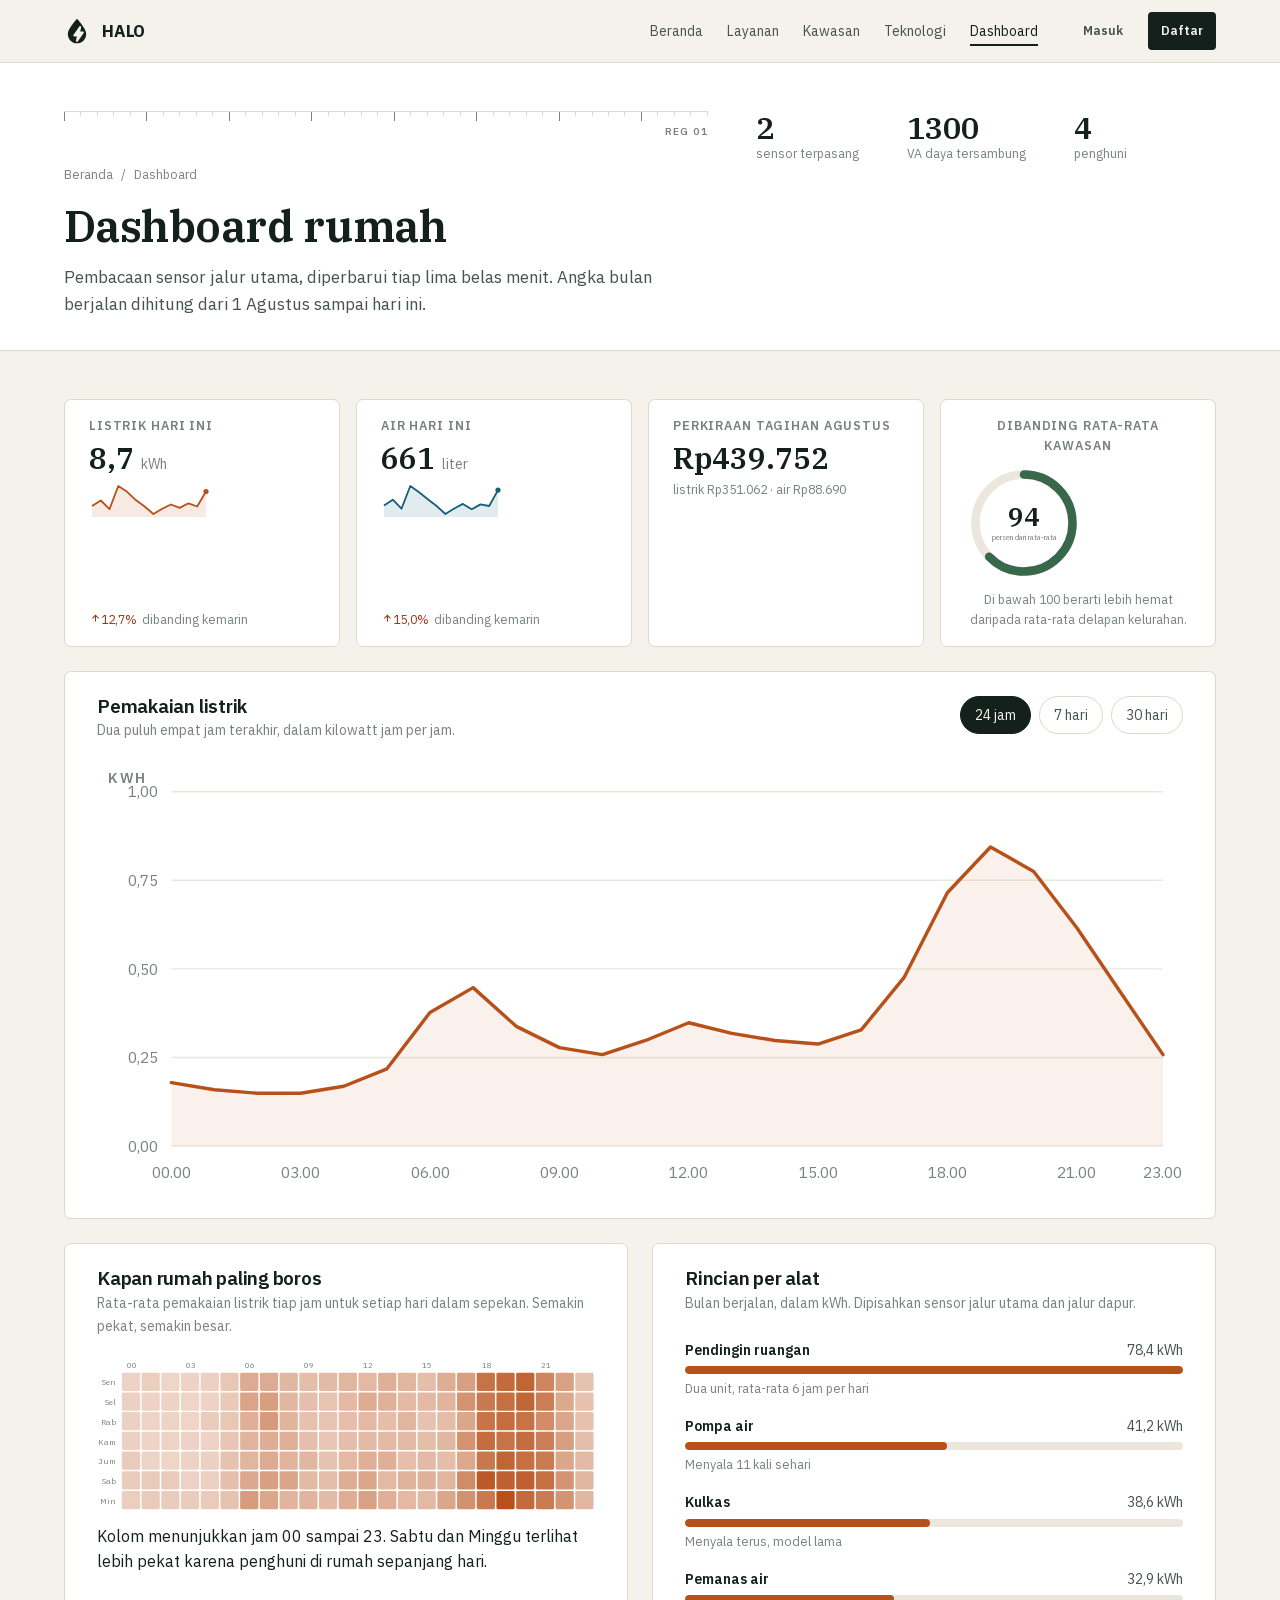
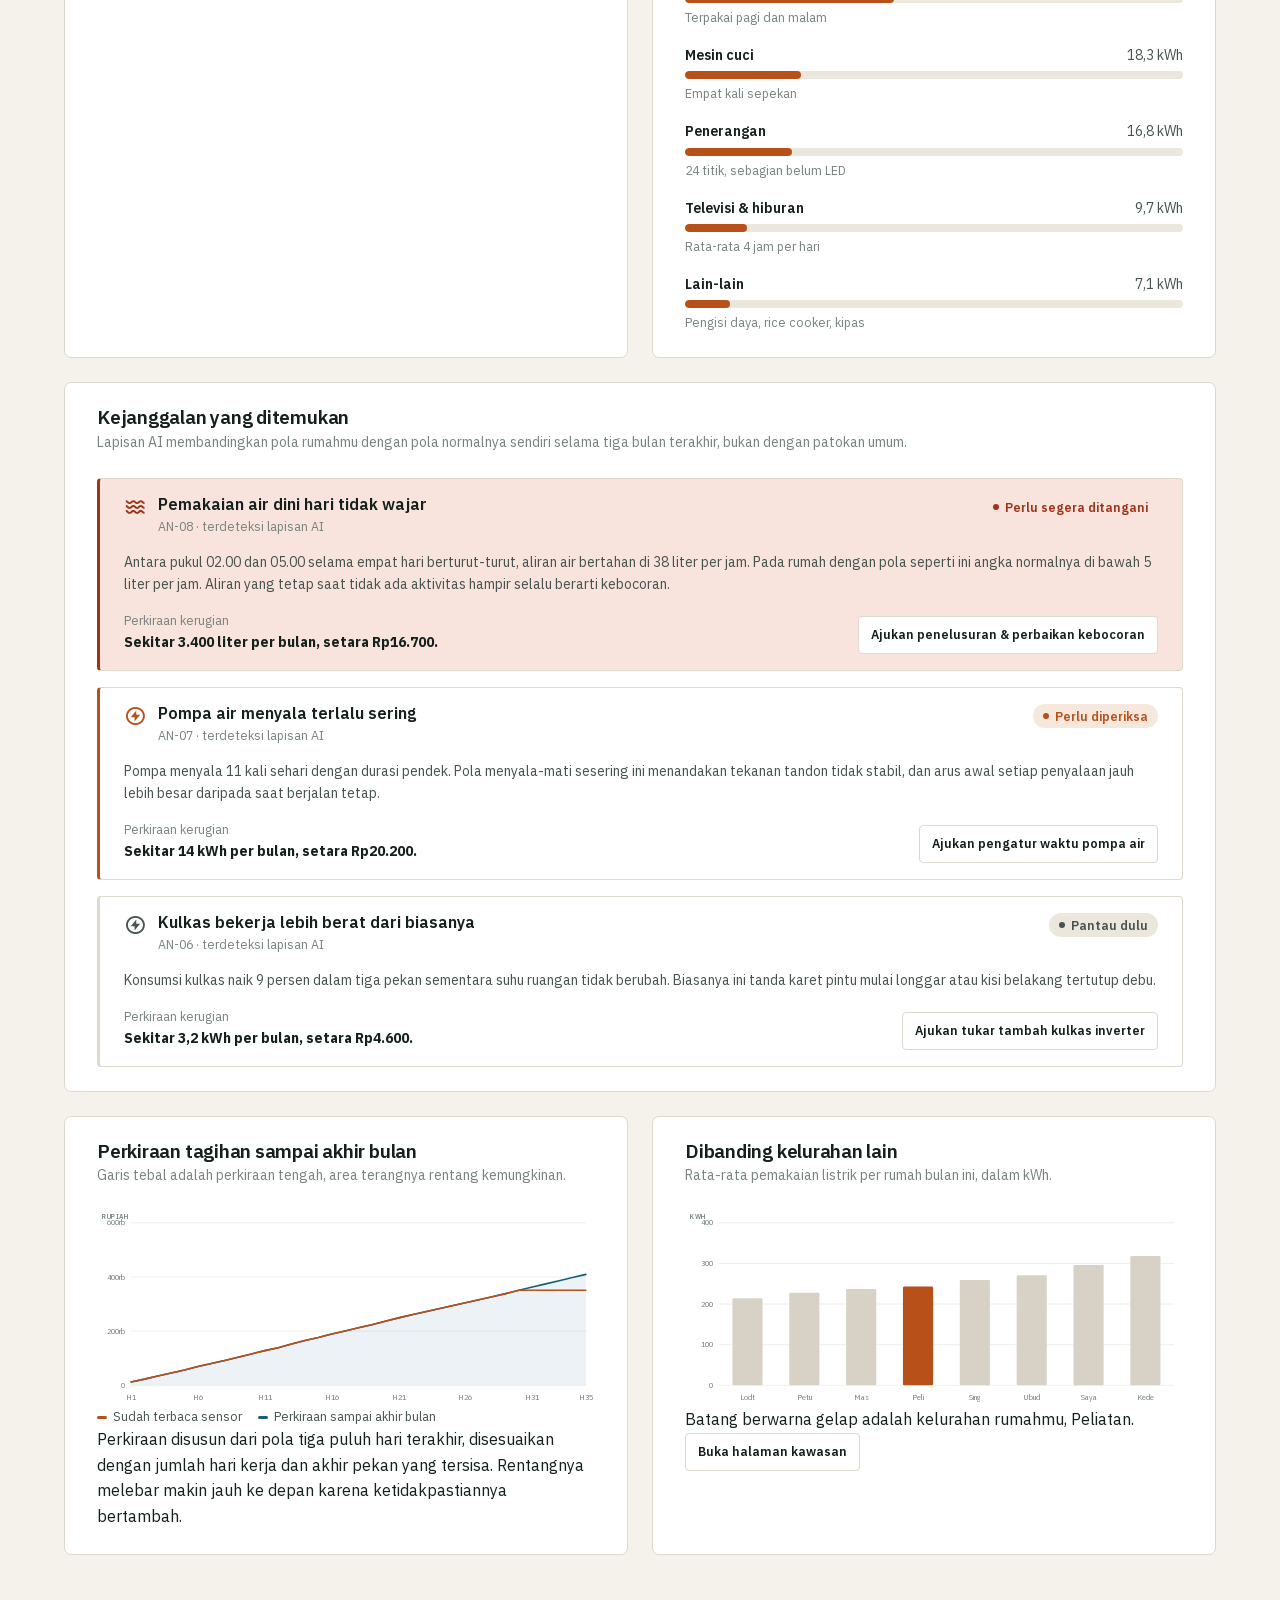
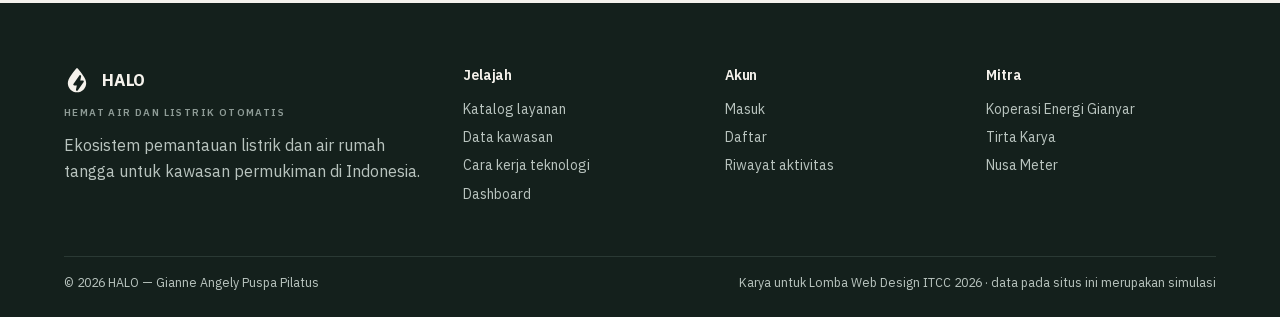
==== commit 1e18d159: "Rombak arah desain: situs berlaku sebagai alat ukur - Hero diganti kartu alat ukur berisi grafik cer" ====
--- a/WD_MAHASISWA_Gianne Angely Puspa Pilatus_ITCC 2026/Gianne Angely Puspa Pilatus_Website/pages/dashboard.html
+++ b/WD_MAHASISWA_Gianne Angely Puspa Pilatus_ITCC 2026/Gianne Angely Puspa Pilatus_Website/pages/dashboard.html
@@ -44,6 +44,7 @@
   <section class="kepala">
     <div class="wrap kepala-kisi">
       <div>
+        <div class="rel-tik" data-reg="01"></div>
         <nav class="remah" aria-label="Jejak halaman"><a href="../index.html">Beranda</a> <span>/</span> <span>Dashboard</span></nav>
         <h1 id="judulDash">Dashboard rumah</h1>
         <p class="pengantar" id="subDash">
@@ -224,6 +225,7 @@
           <svg viewBox="0 0 32 32" fill="none" aria-hidden="true"><path fill="currentColor" fill-rule="evenodd" clip-rule="evenodd" d="M16 1.6c.5 0 .9.2 1.2.6 2.3 2.8 4.8 5.9 6.7 8.9 1.9 2.9 3.4 6 3.4 8.9 0 6.2-5.1 11.2-11.3 11.2S4.7 26.2 4.7 20c0-2.9 1.5-6 3.4-8.9 1.9-3 4.4-6.1 6.7-8.9.3-.4.7-.6 1.2-.6Zm2.9 8.9-7.3 10.4c-.3.4-.3.9 0 1.3.2.4.6.6 1.1.6h3.1l-1.1 5.1c-.1.6.2 1.2.8 1.4.5.2 1.1 0 1.4-.5l7.3-10.4c.3-.4.3-.9 0-1.3-.2-.4-.6-.6-1.1-.6h-3.1l1.1-5.1c.1-.6-.2-1.2-.8-1.4-.5-.2-1.1 0-1.4.5Z"/></svg>
           HALO
         </div>
+        <p class="kaki-plat">Hemat Air dan Listrik Otomatis</p>
         <p>Ekosistem pemantauan listrik dan air rumah tangga untuk kawasan permukiman di Indonesia.</p>
       </div>
       <div>
--- a/WD_MAHASISWA_Gianne Angely Puspa Pilatus_ITCC 2026/Gianne Angely Puspa Pilatus_Website/css/style.css
+++ b/WD_MAHASISWA_Gianne Angely Puspa Pilatus_ITCC 2026/Gianne Angely Puspa Pilatus_Website/css/style.css
@@ -71,7 +71,14 @@
 /* ---------- Penyetelan ulang ---------- */
 *, *::before, *::after { box-sizing: border-box; }
 * { margin: 0; }
-html { -webkit-text-size-adjust: 100%; scroll-behavior: smooth; }
+html {
+  -webkit-text-size-adjust: 100%;
+  scroll-behavior: smooth;
+  /* Pagar terakhir: gerakan muncul yang menggeser elemen ke samping
+     tidak boleh sampai memunculkan gulir mendatar. Memakai clip, bukan
+     hidden, supaya bilah navigasi yang sticky tetap menempel. */
+  overflow-x: clip;
+}
 body {
   font-family: 'Plex Sans', -apple-system, BlinkMacSystemFont, 'Segoe UI', Roboto, sans-serif;
   font-size: var(--fs-body);
@@ -119,6 +126,8 @@
   display: flex; align-items: center; gap: var(--s3); margin-bottom: var(--s4);
 }
 .judul-kecil::after { content: ''; height: 1px; flex: 1; background: var(--line); }
+/* Kalau sudah ada pita ukur di atasnya, garis ekor ini mubazir */
+.rel-tik + .judul-kecil::after { display: none; }
 .gelap .judul-kecil { color: #9aa8a2; }
 .gelap .judul-kecil::after { background: #2c3b36; }
 
@@ -250,10 +259,10 @@
 .tanpa-js [data-muncul], .diam [data-muncul] { opacity: 1 !important; transform: none !important; clip-path: none !important; }
 
 /* ---------- Responsif ---------- */
+/* Di bawah 900px bilah atas sudah terlalu sesak untuk memuat lima tautan
+   sekaligus keterangan akun, jadi menunya dipindah ke tombol. */
 @media (max-width: 900px) {
   .kaki-kisi { grid-template-columns: 1fr 1fr; gap: var(--s5); }
-}
-@media (max-width: 760px) {
   .bilah-tombol { display: block; }
   .menu {
     position: fixed; inset: 62px 0 auto 0; background: var(--surface);
@@ -264,6 +273,8 @@
   .menu a { padding-block: var(--s3); border-bottom: 1px solid var(--line-2); }
   .menu a::after { display: none; }
   .bilah-aksi { margin-left: auto; }
+}
+@media (max-width: 760px) {
   .bagian { padding-block: var(--s7); }
   .wrap { padding-inline: var(--s4); }
 }
@@ -304,6 +315,12 @@
   transition: opacity .62s var(--ease), transform .62s var(--ease), clip-path .72s var(--ease);
 }
 [data-urut] > * { opacity: 0; transform: translateY(16px); }
+
+/* Di layar sempit isinya sudah selebar penuh, jadi geseran ke samping
+   diganti geseran ke atas — kalau tidak, elemennya keluar tepi layar. */
+@media (max-width: 1040px) {
+  [data-muncul="kiri"], [data-muncul="kanan"] { transform: translateY(20px); }
+}
 [data-urut].tampil > * {
   opacity: 1; transform: none;
   transition: opacity .5s var(--ease), transform .5s var(--ease);
@@ -369,3 +386,132 @@
   .gr-sumbu { font-size: 13px; }
   .gr-satuan { font-size: 12px; }
 }
+
+/* Nama dan peran pada bilah atas disusun bertumpuk, bukan sebaris */
+.akun-teks { display: grid; line-height: 1.25; }
+.akun-teks strong { font-size: var(--fs-sm); font-weight: 600; }
+.akun-teks small { font-size: var(--fs-xs); color: var(--ink-3); }
+@media (max-width: 560px) { .akun-teks { display: none; } }
+
+/* ============================================================
+   ALAT UKUR — lapisan bersama
+   Situs ini dibaca sebagai instrumen, bukan brosur. Semua yang
+   di bawah ini dipakai lintas halaman supaya kedelapan halaman
+   terbaca sebagai satu dokumen yang disusun orang yang sama.
+   ============================================================ */
+
+/* ---------- Angka dan satuan ---------- */
+.ukur {
+  font-family: 'Plex Sans', sans-serif; font-weight: 600;
+  font-variant-numeric: tabular-nums slashed-zero; letter-spacing: -.01em;
+}
+.satuan {
+  font-family: 'Plex Sans', sans-serif; font-size: 10px; font-weight: 600;
+  text-transform: uppercase; letter-spacing: .14em; color: var(--ink-3);
+}
+
+/* ---------- Plat nama ----------
+   Kepanjangan HALO ditulis di sini. Huruf A memakai warna air dan
+   huruf L memakai warna listrik, jadi plat ini sekaligus mengajarkan
+   kode warna seluruh situs sebelum warnanya muncul di grafik. */
+.plat { display: inline-block; border-top: 2px solid var(--ink); padding-top: 7px; }
+.plat-nama {
+  display: block; font-family: 'Plex Serif', Georgia, serif; font-weight: 600;
+  font-size: 1.55rem; line-height: 1; letter-spacing: .02em;
+}
+.plat-a { color: var(--air); }
+.plat-l { color: var(--listrik); }
+.plat-arti {
+  display: block; margin-top: 5px;
+  font-size: 10px; font-weight: 600; text-transform: uppercase;
+  letter-spacing: .14em; color: var(--ink-3);
+}
+.gelap .plat { border-top-color: var(--paper); }
+.gelap .plat-nama { color: var(--paper); }
+.gelap .plat-arti { color: #9aa8a2; }
+
+/* ---------- Foto sebagai cetakan berbingkai ---------- */
+.bingkai {
+  padding: 6px; background: var(--surface); border: 1px solid var(--line);
+}
+.bingkai img { border-radius: 0; display: block; width: 100%; }
+.gbr {
+  display: block; margin-top: var(--s3);
+  font-size: 10px; font-weight: 600; text-transform: uppercase;
+  letter-spacing: .14em; color: var(--ink-3);
+}
+.gbr + span, .gbr-teks {
+  display: block; margin-top: 4px; font-size: var(--fs-xs); color: var(--ink-3); line-height: 1.55;
+}
+
+/* ---------- Pita ukur bertakik ----------
+   Bentuk dasarnya garis biasa yang ditulis di CSS, jadi pita ini
+   tetap ada walau JavaScript mati. Takiknya elemen sungguhan,
+   bukan gradasi berulang, karena gradasi dilarang di situs ini. */
+.rel-tik {
+  position: relative; height: 30px; margin-bottom: var(--s5);
+  border-top: 1px solid var(--line);
+  display: flex; align-items: flex-start; justify-content: space-between;
+}
+.rel-tik .tik { display: block; width: 1px; flex: none; height: 4px; background: var(--line); }
+.rel-tik .tik.panjang { height: 9px; background: var(--ink-3); }
+.rel-tik .reg {
+  position: absolute; right: 0; top: 12px;
+  font-family: 'Plex Sans', sans-serif; font-size: 10px; font-weight: 600;
+  font-variant-numeric: tabular-nums; letter-spacing: .14em; color: var(--ink-3);
+}
+.gelap .rel-tik { border-top-color: #2c3b36; }
+.gelap .rel-tik .tik { background: #2c3b36; }
+.gelap .rel-tik .tik.panjang { background: #7d8b85; }
+.gelap .rel-tik .reg { color: #7d8b85; }
+
+/* ---------- Kisi dua belas kolom ----------
+   Seluruh situs hanya memakai dua lebar kolom, 5/12 dan 7/12,
+   dan sisi lebarnya berselang-seling tiap bagian. */
+.kisi12 { display: grid; grid-template-columns: repeat(12, minmax(0, 1fr)); gap: var(--s7); align-items: start; }
+.k5 { grid-column: span 5; }
+.k7 { grid-column: span 7; }
+.k12 { grid-column: span 12; }
+
+/* ---------- Sel pembacaan ---------- */
+.sel { border-left: 3px solid var(--line); padding-left: var(--s4); }
+.sel-listrik { border-left-color: var(--listrik); }
+.sel-air { border-left-color: var(--air); }
+.sel-hemat { border-left-color: var(--hemat); }
+.sel-satuan { display: block; margin-bottom: 3px; }
+.sel-angka {
+  display: block; font-family: 'Plex Serif', Georgia, serif; font-size: 1.9rem;
+  line-height: 1.1; font-variant-numeric: tabular-nums slashed-zero;
+}
+.sel-kaki { display: block; margin-top: 4px; font-size: var(--fs-xs); color: var(--ink-3); }
+
+/* ---------- Retrofit lintas halaman ----------
+   Tujuh halaman dalam ikut berubah lewat blok ini saja, tanpa
+   satu baris HTML-nya disentuh. */
+.kartu, .panel, .kotak { box-shadow: none; }
+.kartu-klik:hover, .kl:hover, .ung:hover, .terkait-kartu:hover {
+  box-shadow: none; border-color: var(--ink); transform: translateY(-2px);
+}
+.kartu img, .panel img, .kl img, .ung img, .kartu figure img { border-radius: 0; }
+.panel-angka, .angka-besar, .tnum, .kepala-angka strong, .sel-angka {
+  font-variant-numeric: tabular-nums slashed-zero;
+}
+.gulir-x { overflow-x: auto; }
+
+@media (max-width: 1000px) {
+  .kisi12 { gap: var(--s6); }
+  .k5, .k7 { grid-column: span 12; }
+}
+
+/* Label penanda di dalam grafik */
+.gr-tanda {
+  font-size: 11px; font-weight: 600; fill: var(--ink-2);
+  font-family: 'Plex Sans', sans-serif; font-variant-numeric: tabular-nums;
+}
+.gr-tanda-waspada { fill: var(--waspada); }
+
+/* Kepanjangan nama di kaki halaman */
+.kaki-plat {
+  font-size: 10px; font-weight: 600; text-transform: uppercase;
+  letter-spacing: .14em; color: #8f9c97; margin-bottom: var(--s3);
+}
--- a/WD_MAHASISWA_Gianne Angely Puspa Pilatus_ITCC 2026/Gianne Angely Puspa Pilatus_Website/css/halaman.css
+++ b/WD_MAHASISWA_Gianne Angely Puspa Pilatus_ITCC 2026/Gianne Angely Puspa Pilatus_Website/css/halaman.css
@@ -7,7 +7,7 @@
   background: var(--surface); border-bottom: 1px solid var(--line);
   padding-block: var(--s7) var(--s6);
 }
-.kepala-kisi { display: grid; grid-template-columns: minmax(0, 1.15fr) minmax(0, .85fr); gap: var(--s7); align-items: end; }
+.kepala-kisi { display: grid; grid-template-columns: 7fr 5fr; gap: var(--s7); align-items: start; }
 .kepala h1 { margin-bottom: var(--s3); }
 .remah { display: flex; gap: var(--s2); font-size: var(--fs-xs); color: var(--ink-3); margin-bottom: var(--s4); }
 .remah a:hover { color: var(--ink); text-decoration: underline; }
@@ -97,10 +97,15 @@
 /* ---------- Susunan dua kolom ---------- */
 .dua-kolom { display: grid; grid-template-columns: minmax(0, 1fr) minmax(0, 1fr); gap: var(--s5); }
 .kolom-berat { display: grid; grid-template-columns: minmax(0, 1.55fr) minmax(0, 1fr); gap: var(--s5); align-items: start; }
-.tumpuk { display: grid; gap: var(--s5); }
+.tumpuk { display: grid; grid-template-columns: minmax(0, 1fr); gap: var(--s5); }
+
+/* Petak grid secara bawaan menolak menyusut di bawah lebar isi terkecilnya.
+   Tanpa min-width: 0, satu tabel lebar bisa memaksa seluruh kolom melebar
+   dan membuat halaman bisa digulir ke samping. */
+.tumpuk > *, .dua-kolom > *, .kolom-berat > *, .panel-kisi > * { min-width: 0; }
 
 @media (max-width: 1000px) {
-  .kepala-kisi, .dua-kolom, .kolom-berat { grid-template-columns: 1fr; gap: var(--s5); }
+  .kepala-kisi, .dua-kolom, .kolom-berat { grid-template-columns: minmax(0, 1fr); gap: var(--s5); }
   .panel-kisi { grid-template-columns: repeat(2, 1fr); }
 }
 @media (max-width: 520px) {
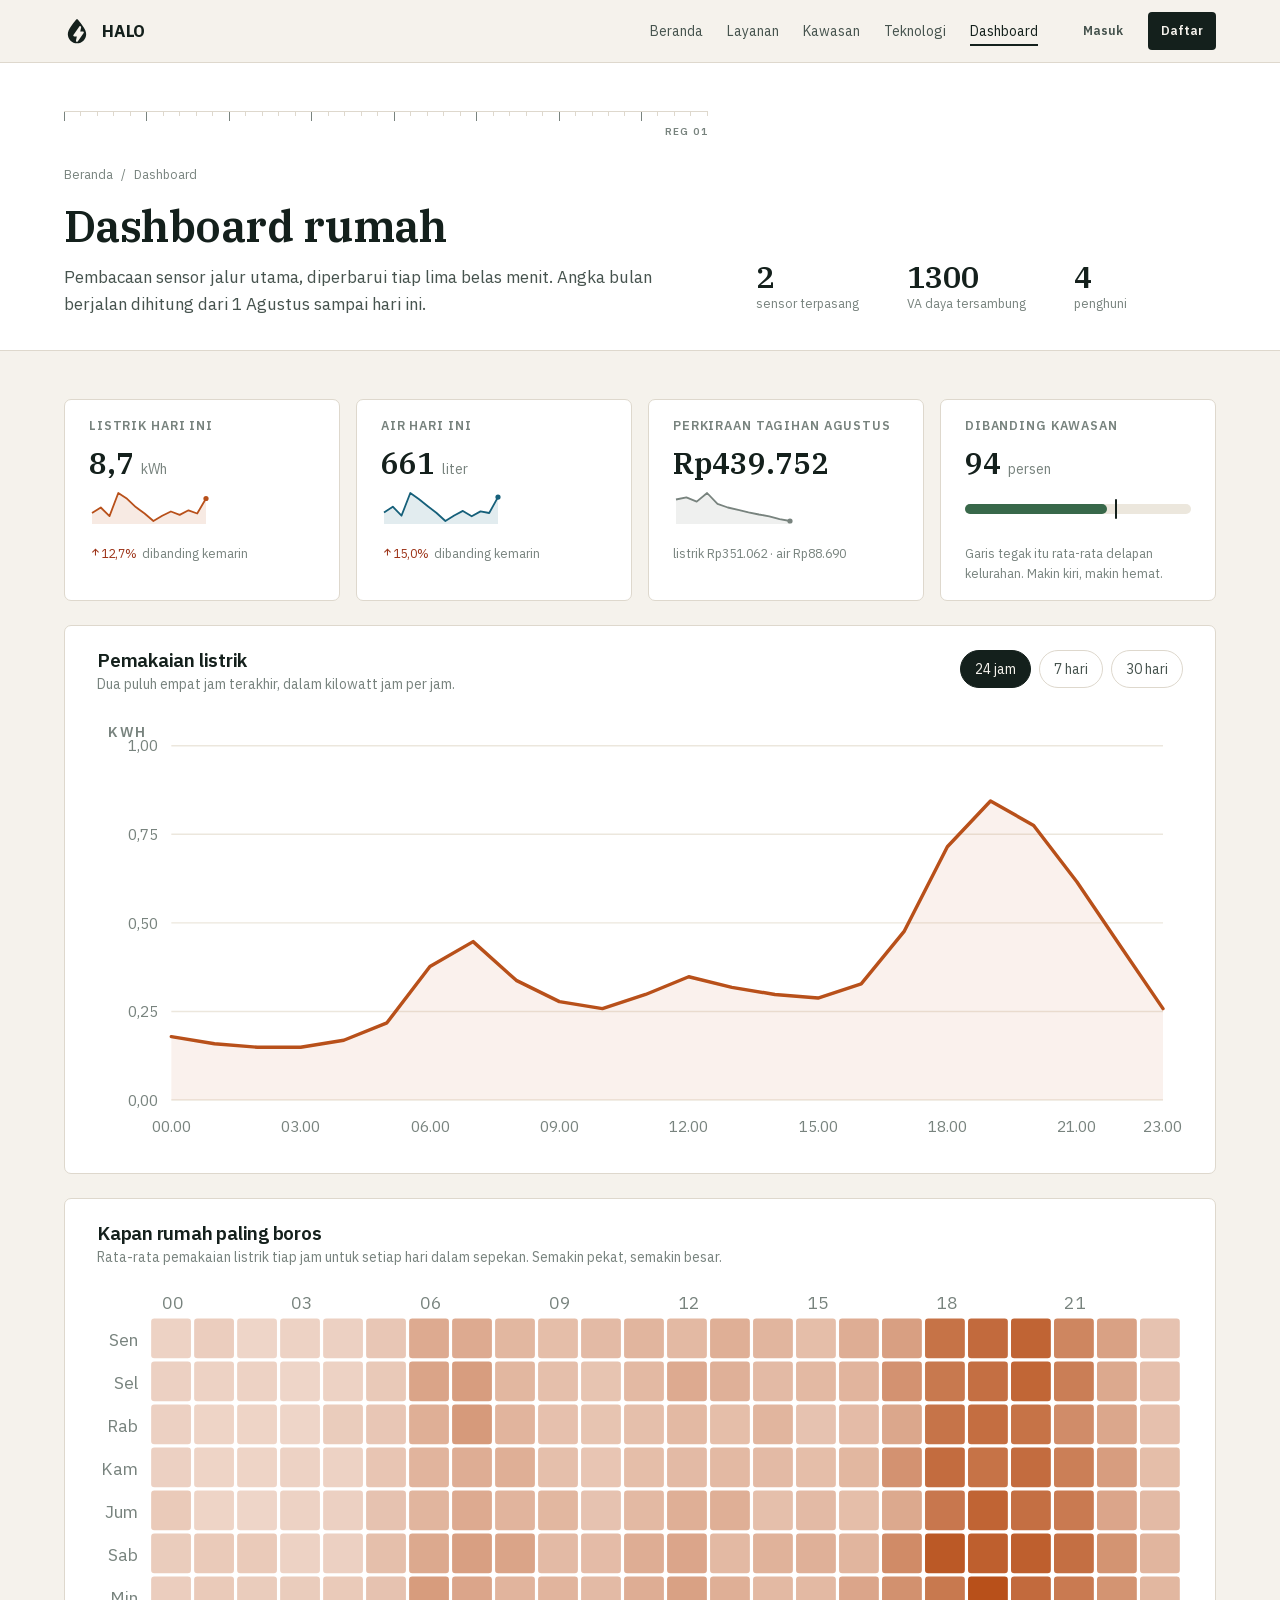
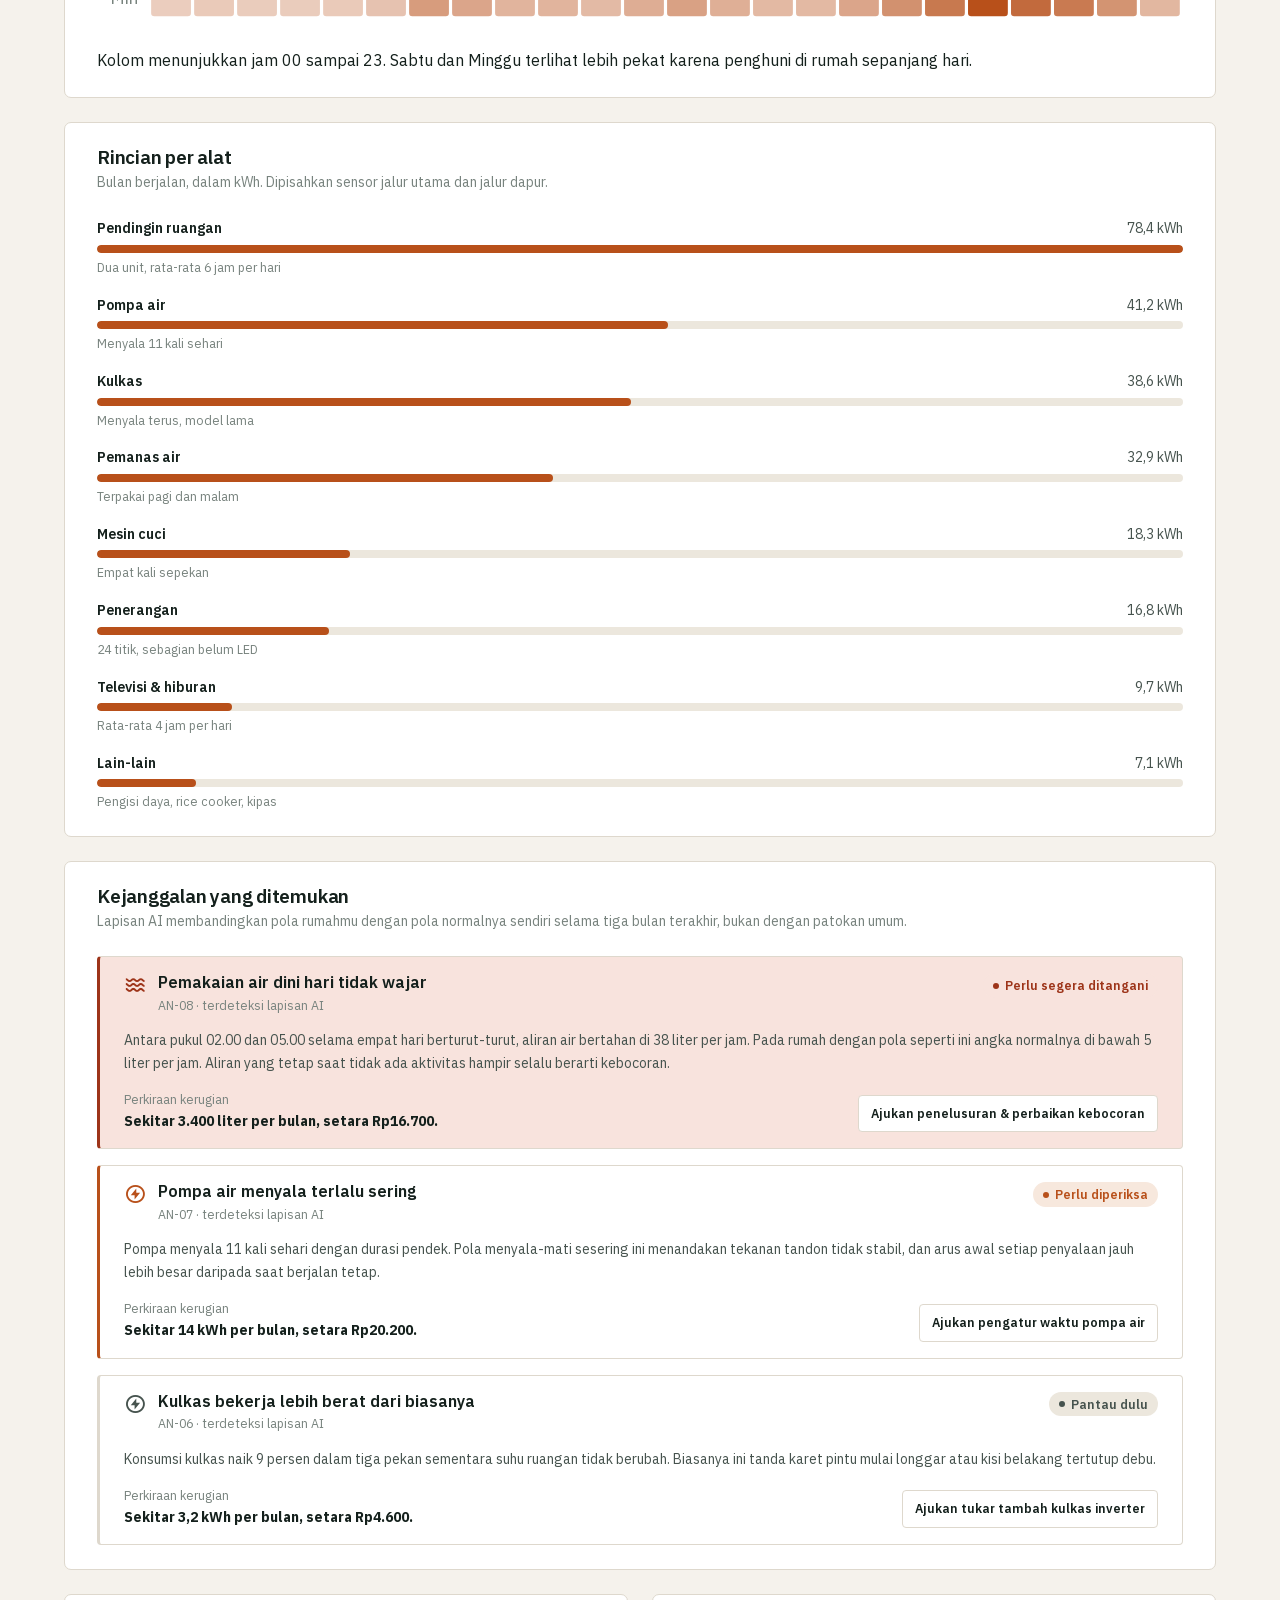
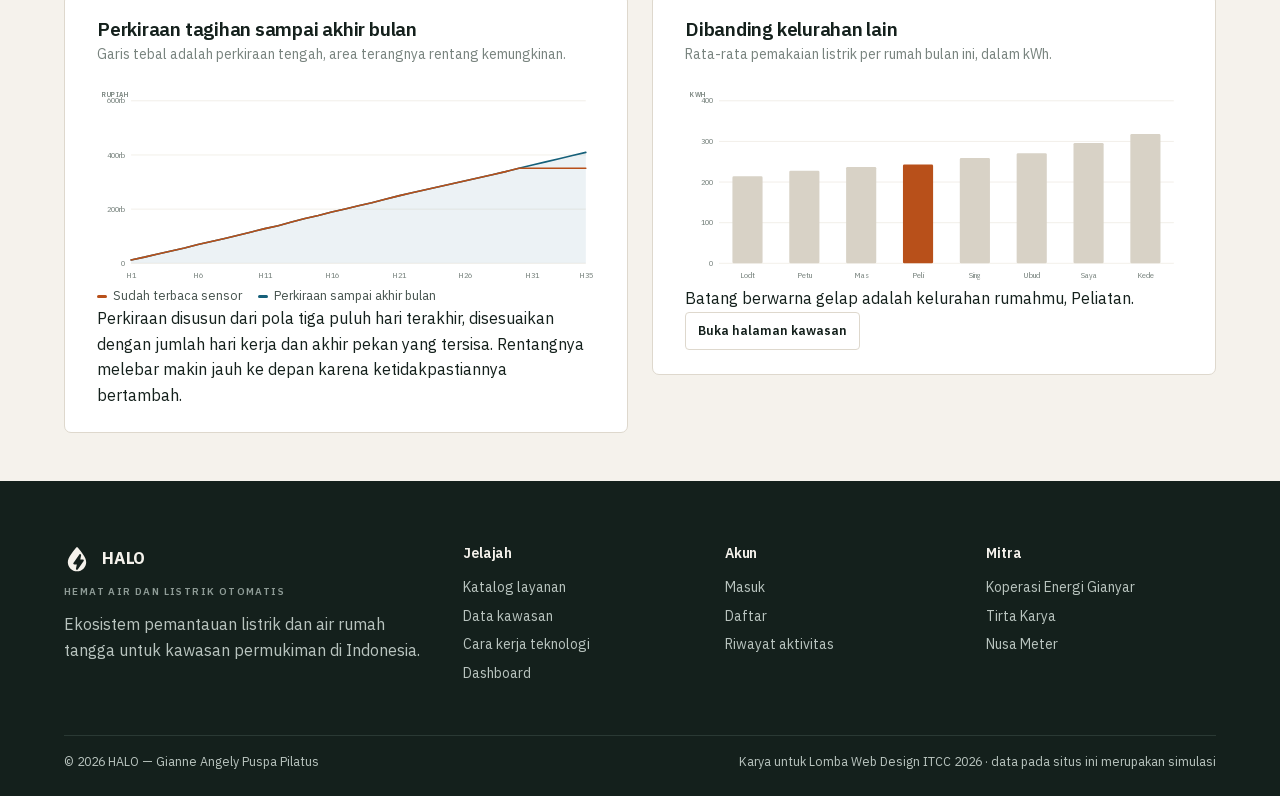
==== commit 3d9beedd: "Sapu bersih alignment: rongga, jomplang, dan tooltip yang menutupi Diperiksa dengan pengaudit tata l" ====
--- a/WD_MAHASISWA_Gianne Angely Puspa Pilatus_ITCC 2026/Gianne Angely Puspa Pilatus_Website/pages/dashboard.html
+++ b/WD_MAHASISWA_Gianne Angely Puspa Pilatus_ITCC 2026/Gianne Angely Puspa Pilatus_Website/pages/dashboard.html
@@ -79,13 +79,18 @@
         </div>
         <div class="panel">
           <p class="panel-nama">Perkiraan tagihan Agustus</p>
-          <p class="panel-angka tnum" id="nTagihan">Rp439.700</p>
+          <p class="panel-angka tnum" id="nTagihan">Rp439.752</p>
+          <div class="panel-kilau" data-kilau="tagihan"></div>
           <p class="panel-kaki" id="nTagihanKaki">listrik dan air digabung</p>
         </div>
-        <div class="panel panel-cincin">
-          <p class="panel-nama">Dibanding rata-rata kawasan</p>
-          <div id="cincinBanding"></div>
-          <p class="panel-kaki">Di bawah 100 berarti lebih hemat daripada rata-rata delapan kelurahan.</p>
+        <div class="panel">
+          <p class="panel-nama">Dibanding kawasan</p>
+          <p class="panel-angka tnum" id="nBanding">94 <small>persen</small></p>
+          <div class="banding" id="bandingBatang">
+            <span class="banding-isi"></span>
+            <span class="banding-acuan" title="Rata-rata kawasan"></span>
+          </div>
+          <p class="panel-kaki">Garis tegak itu rata-rata delapan kelurahan. Makin kiri, makin hemat.</p>
         </div>
       </div>
 
@@ -105,9 +110,8 @@
         <div class="gr-wadah"><div id="grafikPakai"></div></div>
       </div>
 
-      <div class="dua-kolom">
-        <!-- ---------- Peta panas ---------- -->
-        <div class="kotak">
+      <!-- ---------- Peta panas ---------- -->
+      <div class="kotak">
           <div class="kotak-kepala">
             <div>
               <h2>Kapan rumah paling boros</h2>
@@ -115,19 +119,18 @@
             </div>
           </div>
           <div class="gr-wadah"><div id="petaPanas"></div></div>
-          <p class="gr-keterangan">Kolom menunjukkan jam 00 sampai 23. Sabtu dan Minggu terlihat lebih pekat karena penghuni di rumah sepanjang hari.</p>
-        </div>
-
-        <!-- ---------- Rincian per alat ---------- -->
-        <div class="kotak">
+        <p class="gr-keterangan">Kolom menunjukkan jam 00 sampai 23. Sabtu dan Minggu terlihat lebih pekat karena penghuni di rumah sepanjang hari.</p>
+      </div>
+
+      <!-- ---------- Rincian per alat ---------- -->
+      <div class="kotak">
           <div class="kotak-kepala">
             <div>
               <h2>Rincian per alat</h2>
               <p>Bulan berjalan, dalam kWh. Dipisahkan sensor jalur utama dan jalur dapur.</p>
             </div>
           </div>
-          <div id="rincianAlat"></div>
-        </div>
+        <div id="rincianAlat"></div>
       </div>
 
       <!-- ---------- Kejanggalan ---------- -->
--- a/WD_MAHASISWA_Gianne Angely Puspa Pilatus_ITCC 2026/Gianne Angely Puspa Pilatus_Website/css/style.css
+++ b/WD_MAHASISWA_Gianne Angely Puspa Pilatus_ITCC 2026/Gianne Angely Puspa Pilatus_Website/css/style.css
@@ -353,6 +353,8 @@
   box-shadow: var(--shadow-2); transition: opacity .13s var(--ease);
 }
 .gr-tip.nyala { opacity: 1; }
+/* Dibalik ke bawah titik yang ditunjuk kalau ruang di atasnya sempit */
+.gr-tip.bawah { transform: translate(-50%, 26%); }
 .gr-tip strong { display: block; font-weight: 600; margin-bottom: 2px; }
 .gr-tip-baris { display: flex; align-items: center; gap: 6px; font-variant-numeric: tabular-nums; }
 .gr-tip-baris i { width: 8px; height: 8px; border-radius: 2px; flex: none; }
--- a/WD_MAHASISWA_Gianne Angely Puspa Pilatus_ITCC 2026/Gianne Angely Puspa Pilatus_Website/css/halaman.css
+++ b/WD_MAHASISWA_Gianne Angely Puspa Pilatus_ITCC 2026/Gianne Angely Puspa Pilatus_Website/css/halaman.css
@@ -7,7 +7,10 @@
   background: var(--surface); border-bottom: 1px solid var(--line);
   padding-block: var(--s7) var(--s6);
 }
-.kepala-kisi { display: grid; grid-template-columns: 7fr 5fr; gap: var(--s7); align-items: start; }
+/* Deret angka di kanan dirapatkan ke dasar kolom kiri. Kalau dibiarkan
+   rata atas, angkanya menggantung dan menyisakan rongga di bawahnya. */
+.kepala-kisi { display: grid; grid-template-columns: 7fr 5fr; gap: var(--s7); align-items: end; }
+.kepala-kisi > *:last-child { padding-bottom: 4px; }
 .kepala h1 { margin-bottom: var(--s3); }
 .remah { display: flex; gap: var(--s2); font-size: var(--fs-xs); color: var(--ink-3); margin-bottom: var(--s4); }
 .remah a:hover { color: var(--ink); text-decoration: underline; }
@@ -88,6 +91,15 @@
 .naik { color: var(--waspada); }
 .turun { color: var(--hemat); }
 
+/* Semua kartu ringkas berstruktur sama: nama, angka, satu visual,
+   satu baris kaki. Isinya dirapatkan ke atas dan baris kakinya
+   menyediakan ruang yang sama, jadi tidak ada kartu yang menyisakan
+   rongga hanya karena keterangannya lebih pendek. */
+.panel-kisi .panel { display: grid; align-content: start; gap: var(--s2); }
+.panel-kisi .panel-angka { margin-top: 2px; }
+.panel-kisi .panel-kaki { min-height: 2.9em; align-items: flex-start; margin-top: var(--s2); }
+.panel-kilau { height: 38px; margin: 2px 0 0; }
+
 /* ---------- Kotak isi ---------- */
 .kotak { background: var(--surface); border: 1px solid var(--line); border-radius: var(--r-md); padding: var(--s5) var(--s6); }
 .kotak-kepala { display: flex; justify-content: space-between; align-items: flex-start; gap: var(--s4); margin-bottom: var(--s5); flex-wrap: wrap; }
@@ -95,7 +107,7 @@
 .kotak-kepala p { font-size: var(--fs-sm); color: var(--ink-3); margin-top: 2px; }
 
 /* ---------- Susunan dua kolom ---------- */
-.dua-kolom { display: grid; grid-template-columns: minmax(0, 1fr) minmax(0, 1fr); gap: var(--s5); }
+.dua-kolom { display: grid; grid-template-columns: minmax(0, 1fr) minmax(0, 1fr); gap: var(--s5); align-items: start; }
 .kolom-berat { display: grid; grid-template-columns: minmax(0, 1.55fr) minmax(0, 1fr); gap: var(--s5); align-items: start; }
 .tumpuk { display: grid; grid-template-columns: minmax(0, 1fr); gap: var(--s5); }
 
@@ -112,3 +124,10 @@
   .panel-kisi { grid-template-columns: 1fr; }
   .kotak { padding: var(--s4); }
 }
+
+/* Di layar sempit rak tab membungkus, bukan menggulir ke samping —
+   lima tab yang tersembunyi di luar layar sulit ditemukan pengguna. */
+@media (max-width: 640px) {
+  .tab-rak { flex-wrap: wrap; gap: var(--s4) var(--s5); overflow-x: visible; padding-bottom: var(--s2); }
+  .tab-rak button { padding-block: var(--s2); }
+}
--- a/WD_MAHASISWA_Gianne Angely Puspa Pilatus_ITCC 2026/Gianne Angely Puspa Pilatus_Website/css/dashboard.css
+++ b/WD_MAHASISWA_Gianne Angely Puspa Pilatus_ITCC 2026/Gianne Angely Puspa Pilatus_Website/css/dashboard.css
@@ -7,9 +7,6 @@
 .kepala-angka span { font-size: var(--fs-xs); color: var(--ink-3); }
 
 .panel-kilau { height: 34px; margin: var(--s2) 0; }
-.panel-cincin { display: grid; justify-items: center; text-align: center; }
-.panel-cincin .panel-nama { justify-self: start; }
-.panel-cincin > div { width: 100%; max-width: 150px; margin-block: var(--s2); }
 
 /* ---------- Kartu kejanggalan ---------- */
 .an-daftar { display: grid; gap: var(--s4); }
@@ -36,17 +33,39 @@
   .an-atas { flex-wrap: wrap; }
 }
 
-/* Isi kartu ringkas dirapatkan ke atas supaya tidak menyisakan
-   ruang kosong ketika kartu bersebelahan dengan kartu bercincin. */
-.panel-kisi .panel { display: flex; flex-direction: column; align-items: stretch; }
-.panel-cincin { align-items: center; }
-.panel-cincin > div { max-width: 118px; }
-.panel-cincin .panel-kaki { margin-top: auto; }
-.panel-kilau { margin-bottom: auto; }
 
 /* Di layar sempit peta panas digulir mendatar di dalam kotaknya sendiri,
    supaya tiap sel tetap cukup besar untuk disentuh dan dibaca. */
-@media (max-width: 700px) {
-  #petaPanas { overflow-x: auto; }
-  #petaPanas .gr { min-width: 560px; }
+/* Peta panas selalu punya lebar minimum supaya selnya tetap enak
+   dilihat dan disentuh; kalau tidak muat, kotaknya yang digulir. */
+#petaPanas { overflow-x: auto; }
+#petaPanas .gr { min-width: 620px; }
+
+/* ---------- Kartu ringkas ----------
+   Keempatnya berstruktur sama: nama, angka, satu grafik mungil,
+   lalu satu baris kaki. Tidak ada lagi jarak otomatis yang
+   menyisakan rongga ketika kartu bersebelahan dengan yang lebih tinggi. */
+.panel-kisi .panel { display: grid; align-content: start; gap: var(--s2); }
+.panel-kisi .panel-angka { margin-top: 2px; }
+.panel-kilau { height: 38px; margin: 2px 0 0; }
+.panel-kaki { margin-top: var(--s2); }
+
+/* Batang pembanding pada kartu keempat, tingginya disamakan
+   dengan grafik mungil di tiga kartu lainnya. */
+.banding {
+  position: relative; height: 38px; display: flex; align-items: center;
+  margin: 2px 0 0;
 }
+.banding::before {
+  content: ''; position: absolute; left: 0; right: 0; height: 10px;
+  background: var(--line-2); border-radius: 999px;
+}
+.banding-isi {
+  position: relative; height: 10px; width: 0; border-radius: 999px;
+  transition: width .9s cubic-bezier(.22,.61,.36,1);
+}
+.banding-acuan {
+  position: absolute; top: 50%; transform: translate(-50%, -50%);
+  width: 2px; height: 20px; background: var(--ink); border-radius: 1px;
+}
+
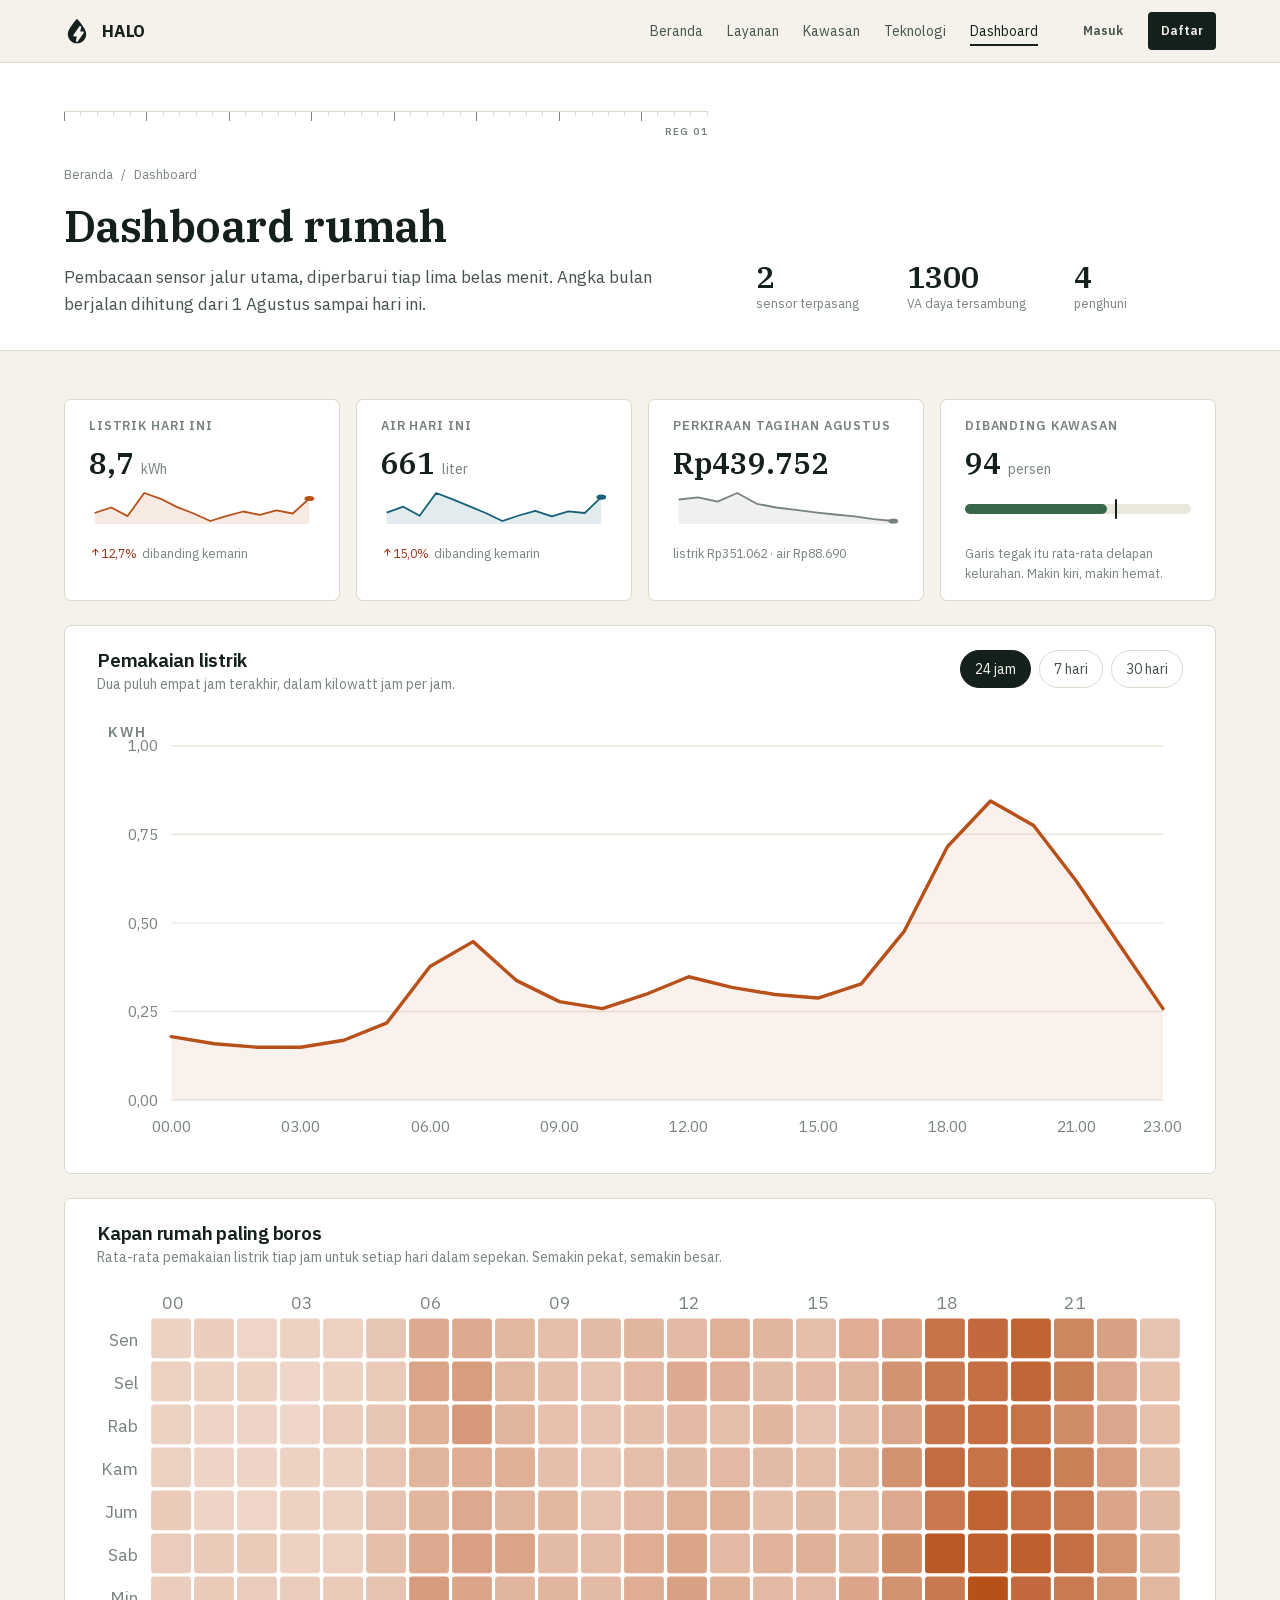
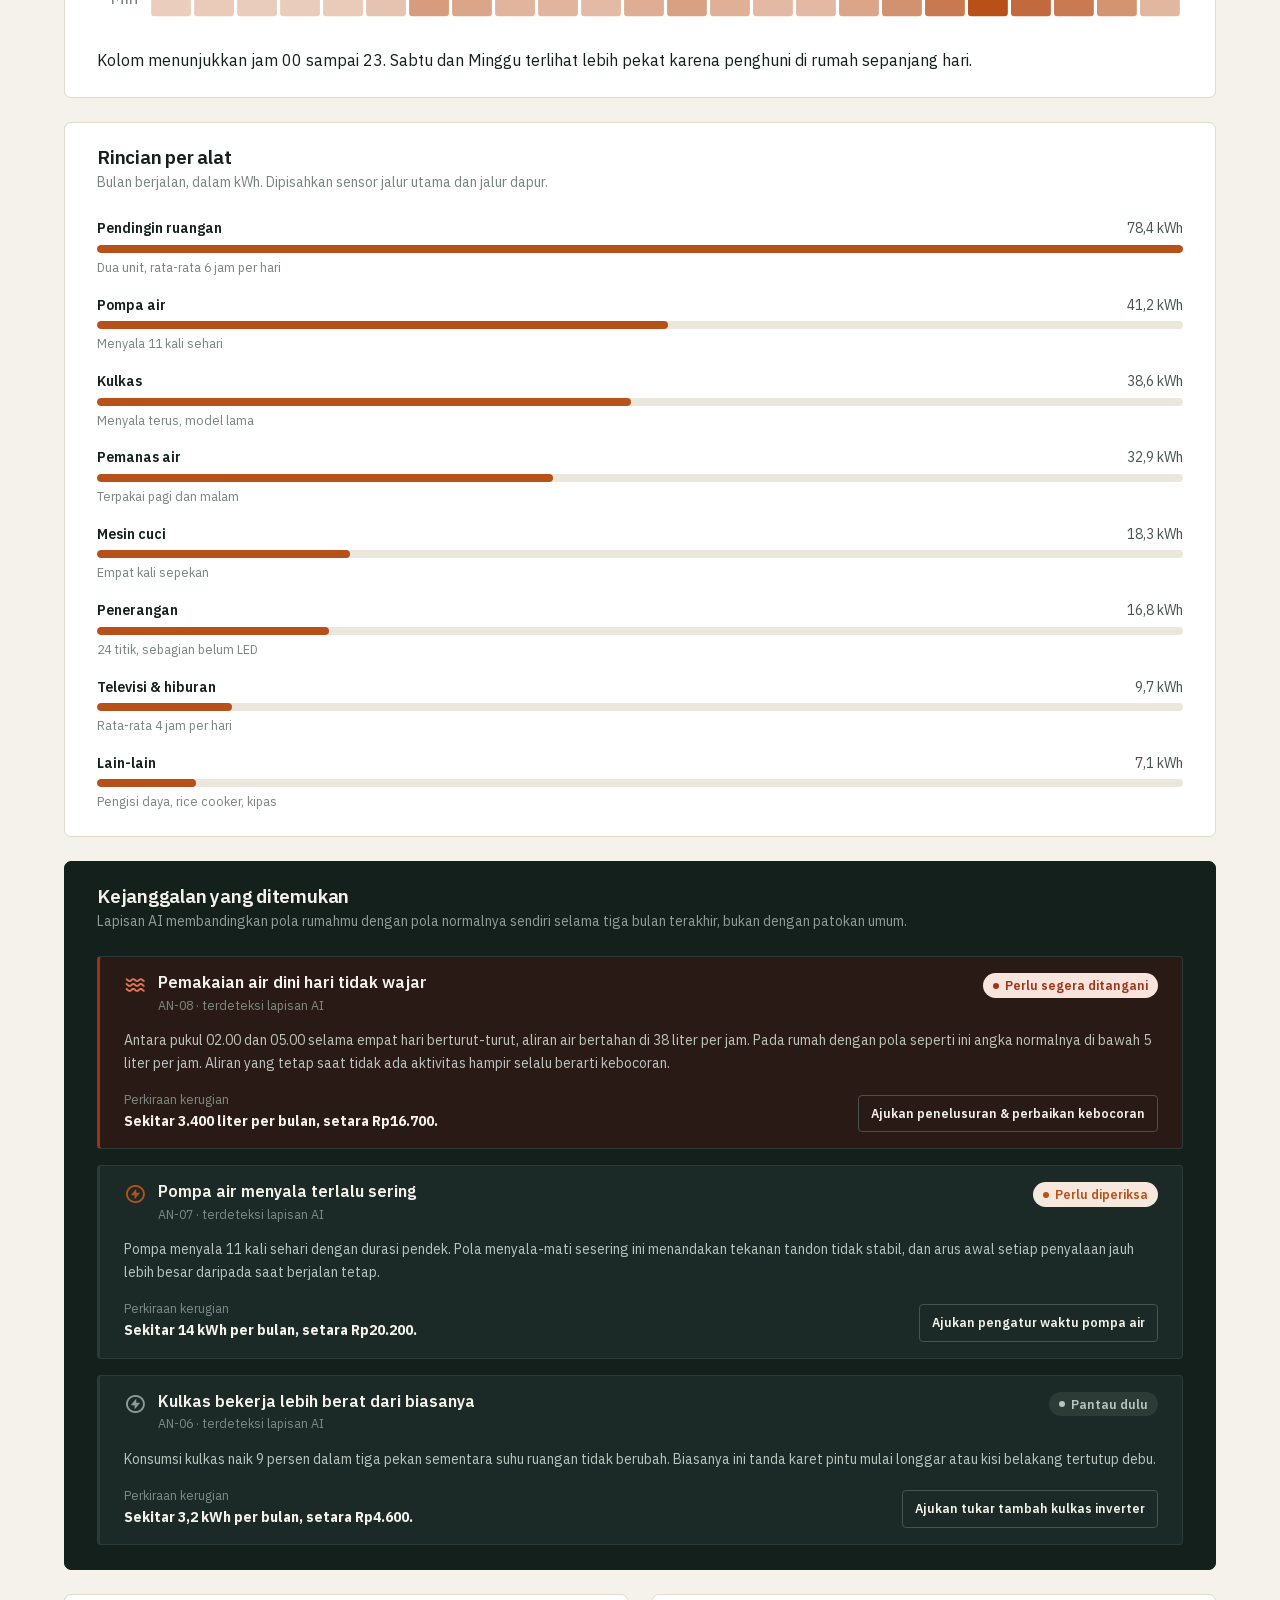
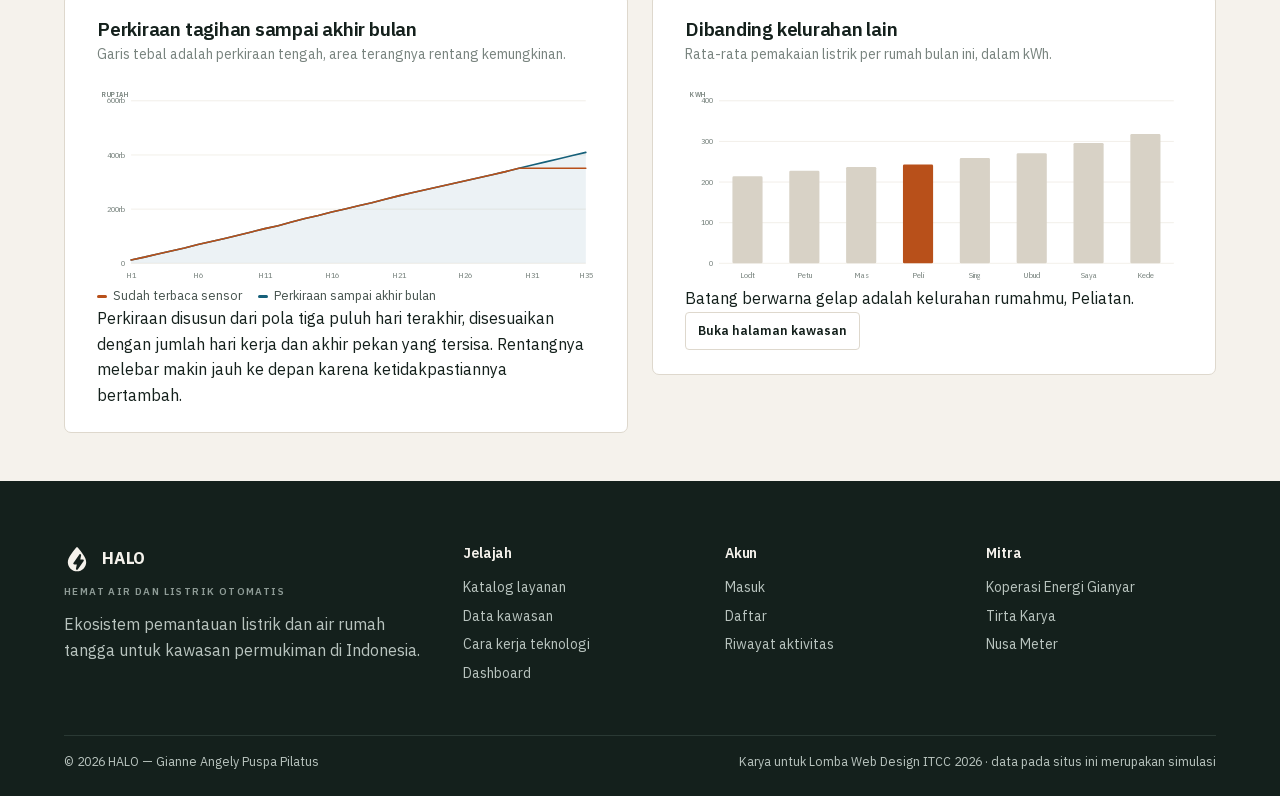
==== commit cb5322a7: "Empat penajaman: cetak, kontras halaman dalam, simulator, aksesibilitas Cetak: dua bug nyata ditemuk" ====
--- a/WD_MAHASISWA_Gianne Angely Puspa Pilatus_ITCC 2026/Gianne Angely Puspa Pilatus_Website/pages/dashboard.html
+++ b/WD_MAHASISWA_Gianne Angely Puspa Pilatus_ITCC 2026/Gianne Angely Puspa Pilatus_Website/pages/dashboard.html
@@ -134,7 +134,7 @@
       </div>
 
       <!-- ---------- Kejanggalan ---------- -->
-      <div class="kotak">
+      <div class="kotak kotak-gelap">
         <div class="kotak-kepala">
           <div>
             <h2>Kejanggalan yang ditemukan</h2>
--- a/WD_MAHASISWA_Gianne Angely Puspa Pilatus_ITCC 2026/Gianne Angely Puspa Pilatus_Website/css/style.css
+++ b/WD_MAHASISWA_Gianne Angely Puspa Pilatus_ITCC 2026/Gianne Angely Puspa Pilatus_Website/css/style.css
@@ -105,11 +105,25 @@
 
 :focus-visible { outline: 2px solid var(--air); outline-offset: 2px; border-radius: var(--r-xs); }
 
+/* Tautan lompat untuk pengguna papan ketik.
+   Disembunyikan dengan digeser ke atas layar, bukan dengan
+   left: -9999px — offset raksasa begitu bisa tidak berlaku lagi
+   begitu ada leluhur yang mengurung isinya. */
 .lewati {
-  position: absolute; left: -9999px; top: 0; z-index: 200;
-  background: var(--ink); color: var(--paper); padding: var(--s3) var(--s4);
-}
-.lewati:focus { left: var(--s4); top: var(--s4); }
+  position: fixed; top: var(--s4); left: var(--s4); z-index: 300;
+  background: var(--ink); color: var(--paper);
+  padding: var(--s3) var(--s5); border-radius: var(--r-sm);
+  font-size: var(--fs-sm); font-weight: 600;
+  transform: translateY(calc(-100% - var(--s5)));
+  transition: transform .16s var(--ease);
+}
+.lewati:focus { transform: translateY(0); outline: 2px solid var(--air); outline-offset: 2px; }
+
+/* Terbaca pembaca layar, tidak terlihat di layar */
+.visually-hidden {
+  position: absolute; width: 1px; height: 1px; overflow: hidden;
+  clip: rect(0 0 0 0); clip-path: inset(50%); white-space: nowrap;
+}
 
 /* ---------- Tata letak ---------- */
 .wrap { width: 100%; max-width: var(--wrap); margin-inline: auto; padding-inline: var(--s5); }
@@ -295,8 +309,15 @@
 
 /* ---------- Cetak ---------- */
 @media print {
-  .bilah, .kaki, .toast-rak, #muat, .btn { display: none !important; }
+  /* Yang hanya berguna di layar tidak ikut tercetak: bilah atas,
+     kaki halaman, tombol, tautan lompat, pita ukur, dan pemberitahuan. */
+  .bilah, .kaki, .toast-rak, #muat, .btn, .lewati, .rel-tik,
+  .tab-rak, .aj-panah, .hanya-layar { display: none !important; }
   body { background: #fff; }
+  /* Baris pengajuan dibuka semua supaya kertasnya berisi riwayat utuh */
+  .aj-isi[hidden] { display: block !important; }
+  .aj-bukti { display: none; }
+  a[href]::after { content: ''; }
   .kartu { break-inside: avoid; border-color: #ccc; }
 }
 
@@ -366,7 +387,7 @@
 }
 .gr-cincin-label { font-size: 11px; fill: var(--ink-3); font-family: 'Plex Sans', sans-serif; }
 
-.gr-kilau { width: 120px; height: 34px; }
+.gr-kilau { width: 100%; height: 34px; }
 
 .gr-datar { display: grid; gap: var(--s4); }
 .gr-datar-atas { display: flex; justify-content: space-between; align-items: baseline; gap: var(--s3); }
--- a/WD_MAHASISWA_Gianne Angely Puspa Pilatus_ITCC 2026/Gianne Angely Puspa Pilatus_Website/css/halaman.css
+++ b/WD_MAHASISWA_Gianne Angely Puspa Pilatus_ITCC 2026/Gianne Angely Puspa Pilatus_Website/css/halaman.css
@@ -43,7 +43,7 @@
 .tabel tbody tr:hover { background: var(--paper); }
 .tabel tbody tr:last-child td { border-bottom: none; }
 .tabel .kanan { text-align: right; }
-.tabel-urut { display: inline-flex; align-items: center; gap: 4px; }
+.tabel-urut { display: inline-flex; align-items: center; gap: 4px; min-height: 26px; padding-block: 2px; }
 .tabel-urut i { opacity: .35; font-size: .95rem; }
 .tabel-urut[aria-sort] i { opacity: 1; }
 
@@ -131,3 +131,39 @@
   .tab-rak { flex-wrap: wrap; gap: var(--s4) var(--s5); overflow-x: visible; padding-bottom: var(--s2); }
   .tab-rak button { padding-block: var(--s2); }
 }
+
+/* ============================================================
+   Kotak gelap
+   Dipakai untuk satu bagian terpenting di tiap halaman dalam,
+   supaya halaman punya titik berhenti dan tidak rata krem dari
+   atas sampai bawah. Warnanya menandai arti, bukan hiasan:
+   yang gelap adalah bagian yang paling perlu ditindaklanjuti.
+   ============================================================ */
+.kotak-gelap { background: var(--ink); border-color: var(--ink); }
+.kotak-gelap .kotak-kepala h2,
+.kotak-gelap .kotak-kepala h3 { color: var(--paper); }
+.kotak-gelap .kotak-kepala p { color: #8f9c97; }
+.kotak-gelap .satuan, .kotak-gelap .panel-nama { color: #7d8b85; }
+.kotak-gelap .gr-keterangan, .kotak-gelap .gr-legenda { color: #8f9c97; }
+.kotak-gelap .gr-bantu { stroke: #2c3b36; }
+.kotak-gelap .gr-sumbu { fill: #7d8b85; }
+.kotak-gelap .gr-satuan { fill: #7d8b85; }
+.kotak-gelap .tabel-bungkus { background: transparent; border-color: #2c3b36; }
+.kotak-gelap .btn-garis { background: transparent; border-color: #46534e; color: var(--paper); }
+.kotak-gelap .btn-garis:hover { border-color: var(--paper); }
+.kotak-gelap .btn-utama { background: var(--paper); color: var(--ink); }
+.kotak-gelap .btn-utama:hover { background: #fff; }
+.kotak-gelap .sel-angka { color: var(--paper); }
+.kotak-gelap .alat-unit { color: #8f9c97; }
+.kotak-gelap .sel-kaki { color: #8f9c97; }
+
+/* Kartu peringatan di dalam kotak gelap */
+.kotak-gelap .an { background: #1b2a26; border-color: #2c3b36; }
+.kotak-gelap .an-tinggi { background: #2a1a15; border-left-color: var(--waspada); }
+.kotak-gelap .an h3 { color: var(--paper); }
+.kotak-gelap .an-alasan { color: #b9c4bf; }
+.kotak-gelap .an-kode, .kotak-gelap .an-dampak span { color: #7d8b85; }
+.kotak-gelap .an-dampak strong { color: var(--paper); }
+.kotak-gelap .an-ikon { color: #8f9c97; }
+.kotak-gelap .an-tinggi .an-ikon { color: #e0755a; }
+.kotak-gelap .pil-netral { background: #2c3b36; color: #b9c4bf; }
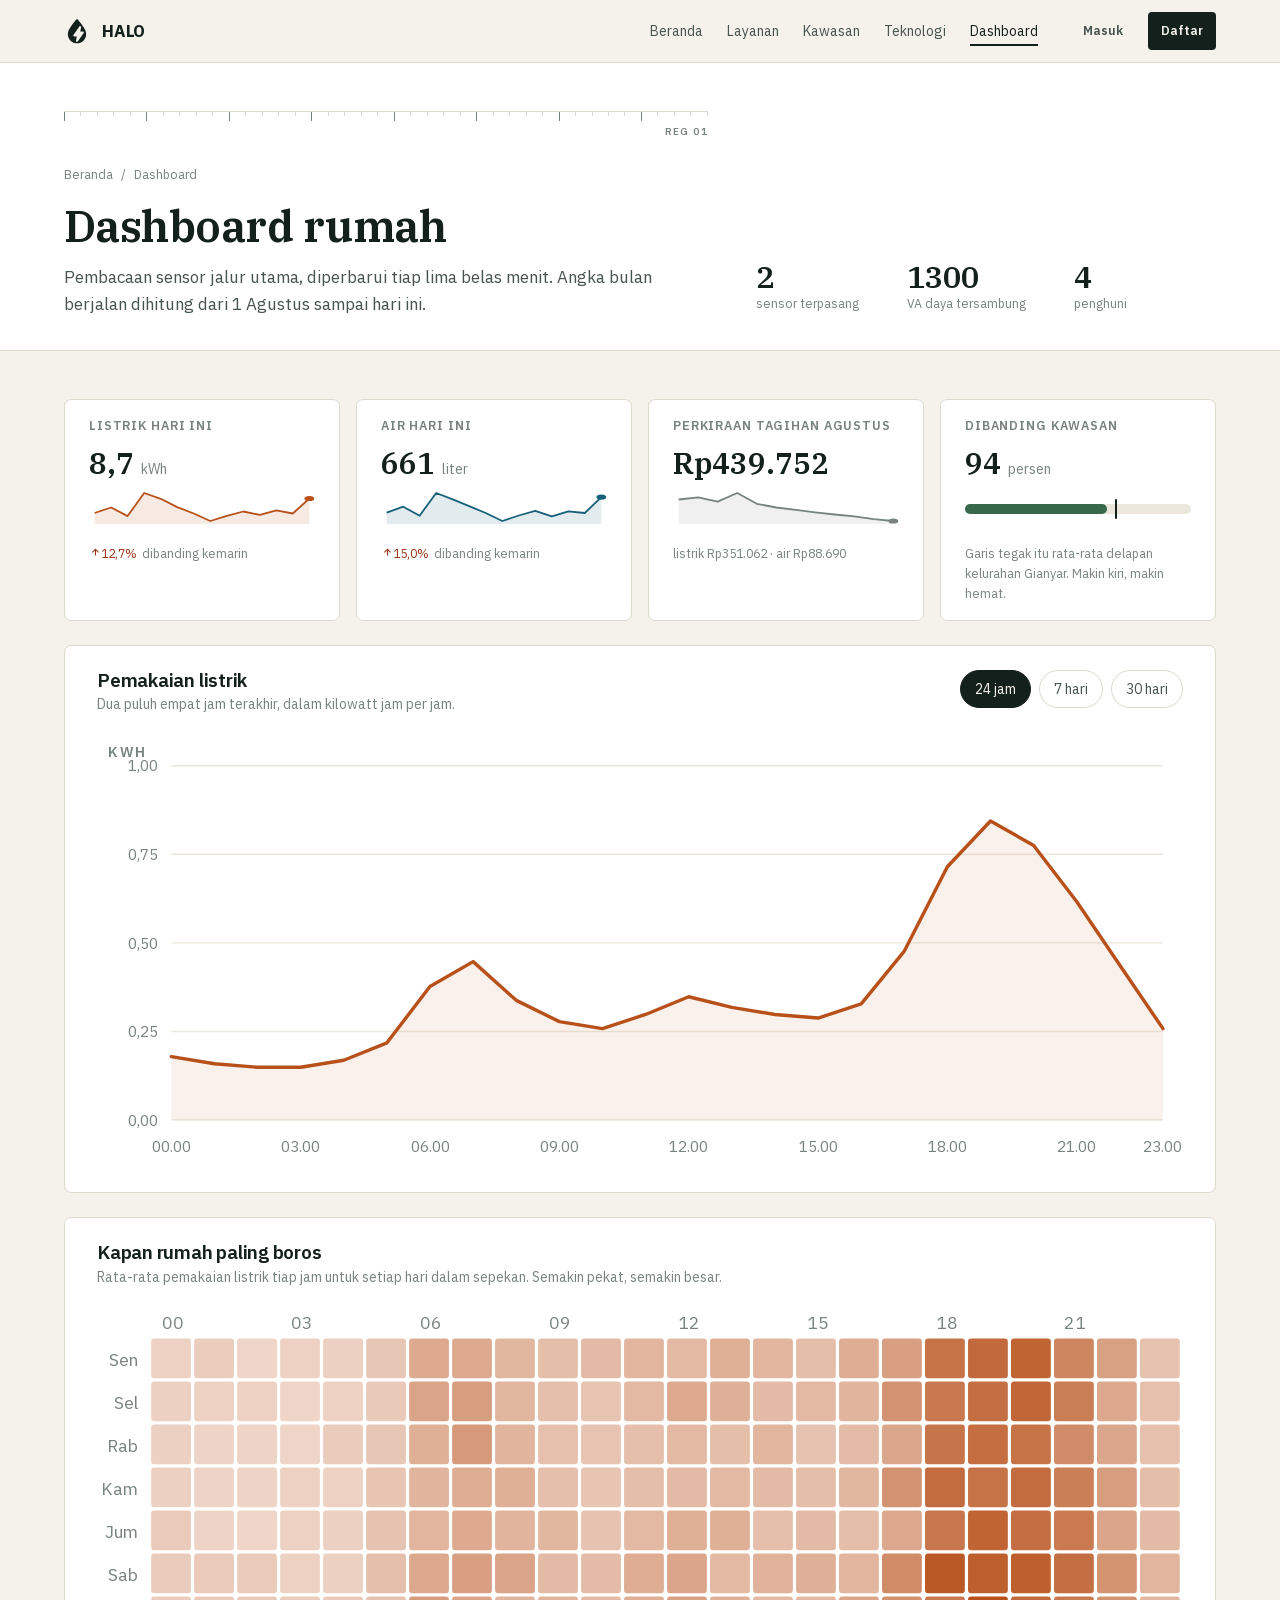
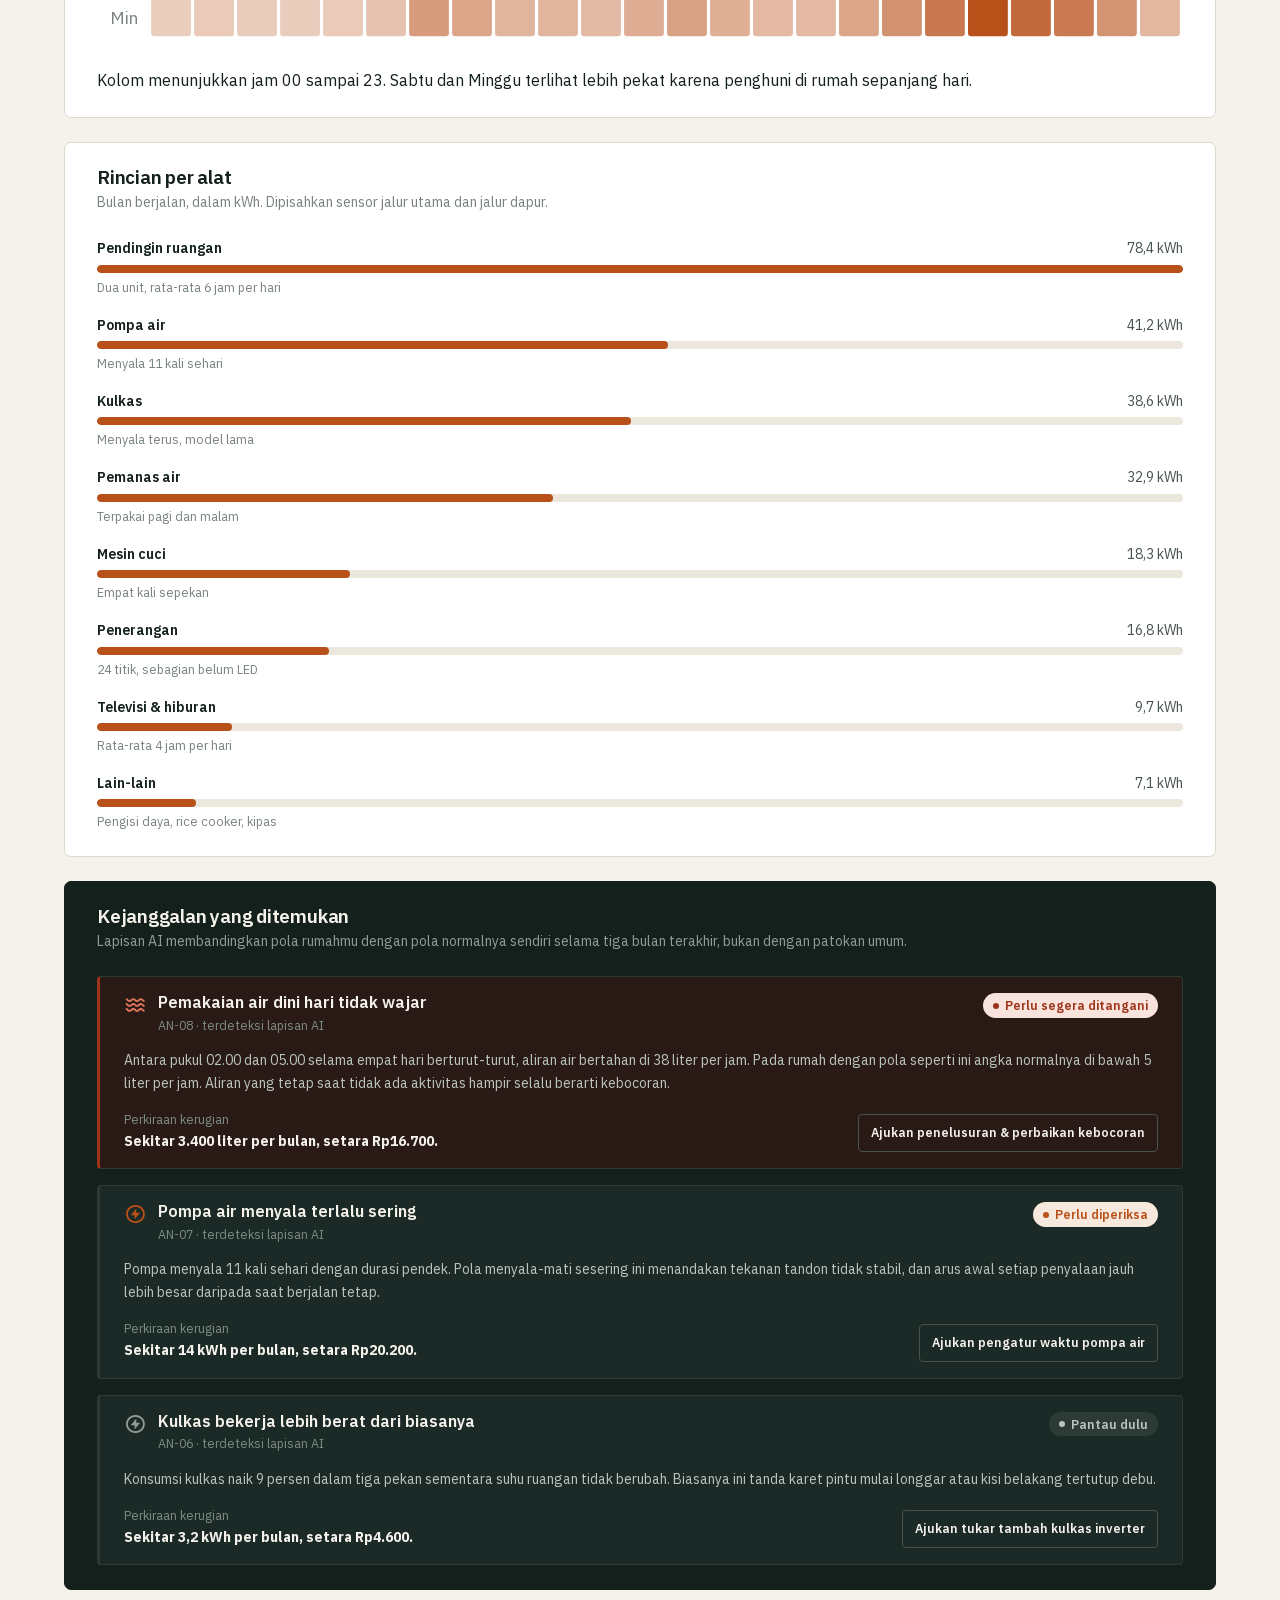
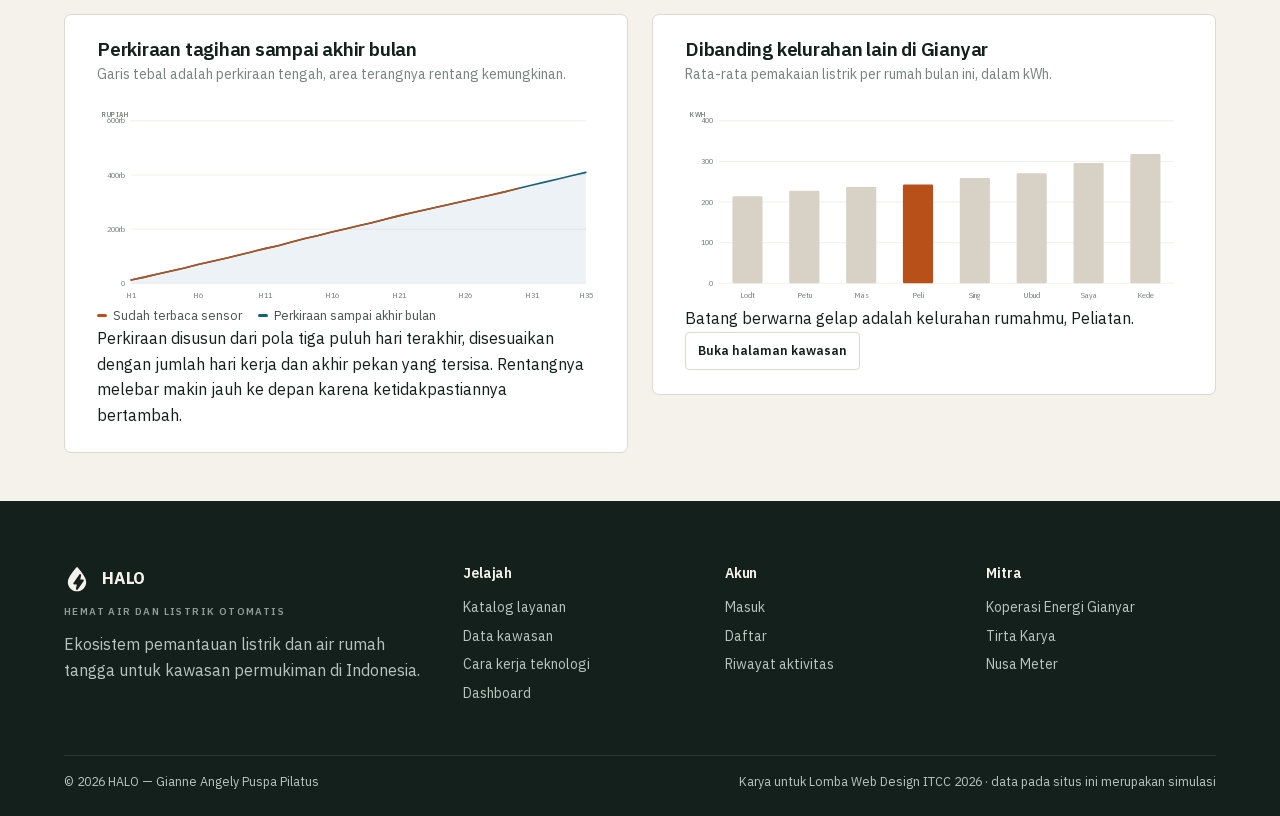
==== commit feb70513: "Cakupan wilayah naik satu tingkat: Bali, dengan Gianyar dibuka penuh Halaman Kawasan sebelumnya berh" ====
--- a/WD_MAHASISWA_Gianne Angely Puspa Pilatus_ITCC 2026/Gianne Angely Puspa Pilatus_Website/pages/dashboard.html
+++ b/WD_MAHASISWA_Gianne Angely Puspa Pilatus_ITCC 2026/Gianne Angely Puspa Pilatus_Website/pages/dashboard.html
@@ -90,7 +90,7 @@
             <span class="banding-isi"></span>
             <span class="banding-acuan" title="Rata-rata kawasan"></span>
           </div>
-          <p class="panel-kaki">Garis tegak itu rata-rata delapan kelurahan. Makin kiri, makin hemat.</p>
+          <p class="panel-kaki">Garis tegak itu rata-rata delapan kelurahan Gianyar. Makin kiri, makin hemat.</p>
         </div>
       </div>
 
@@ -205,7 +205,7 @@
         <div class="kotak">
           <div class="kotak-kepala">
             <div>
-              <h2>Dibanding kelurahan lain</h2>
+              <h2>Dibanding kelurahan lain di Gianyar</h2>
               <p>Rata-rata pemakaian listrik per rumah bulan ini, dalam kWh.</p>
             </div>
           </div>
